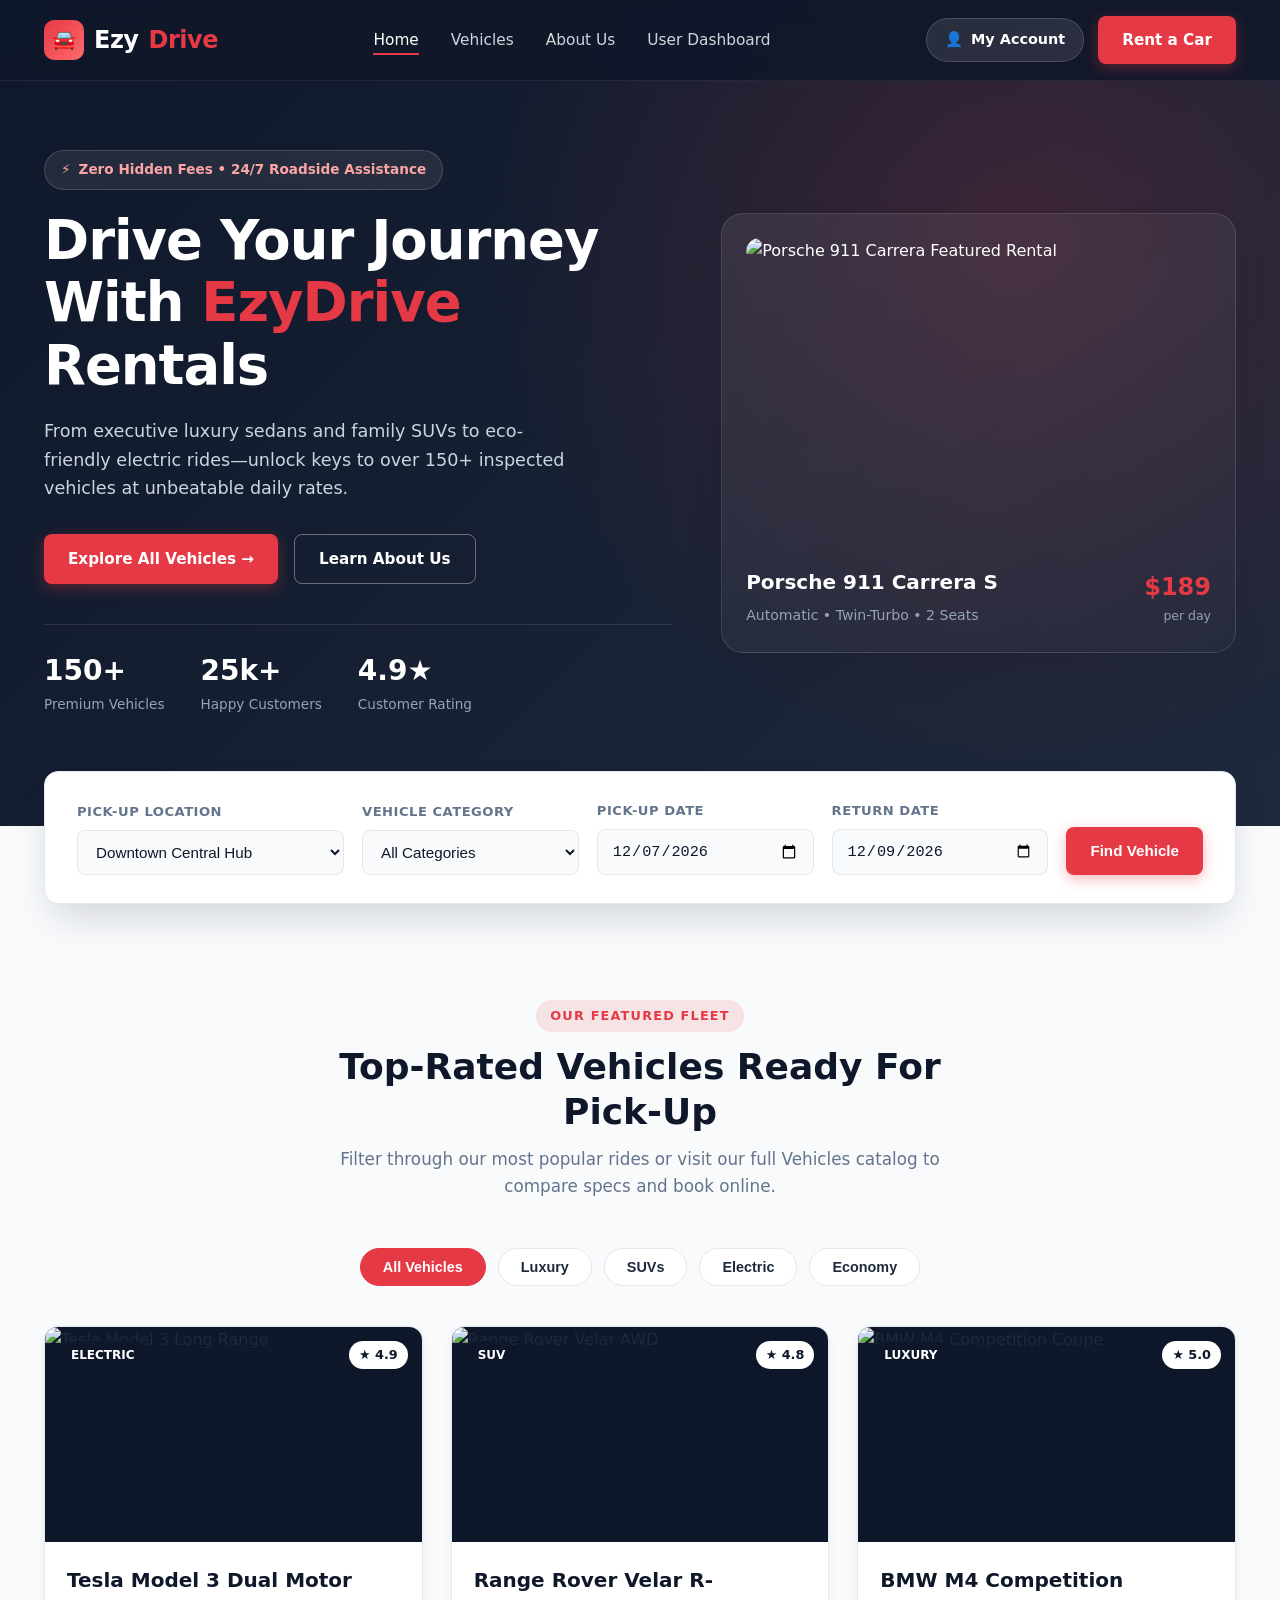
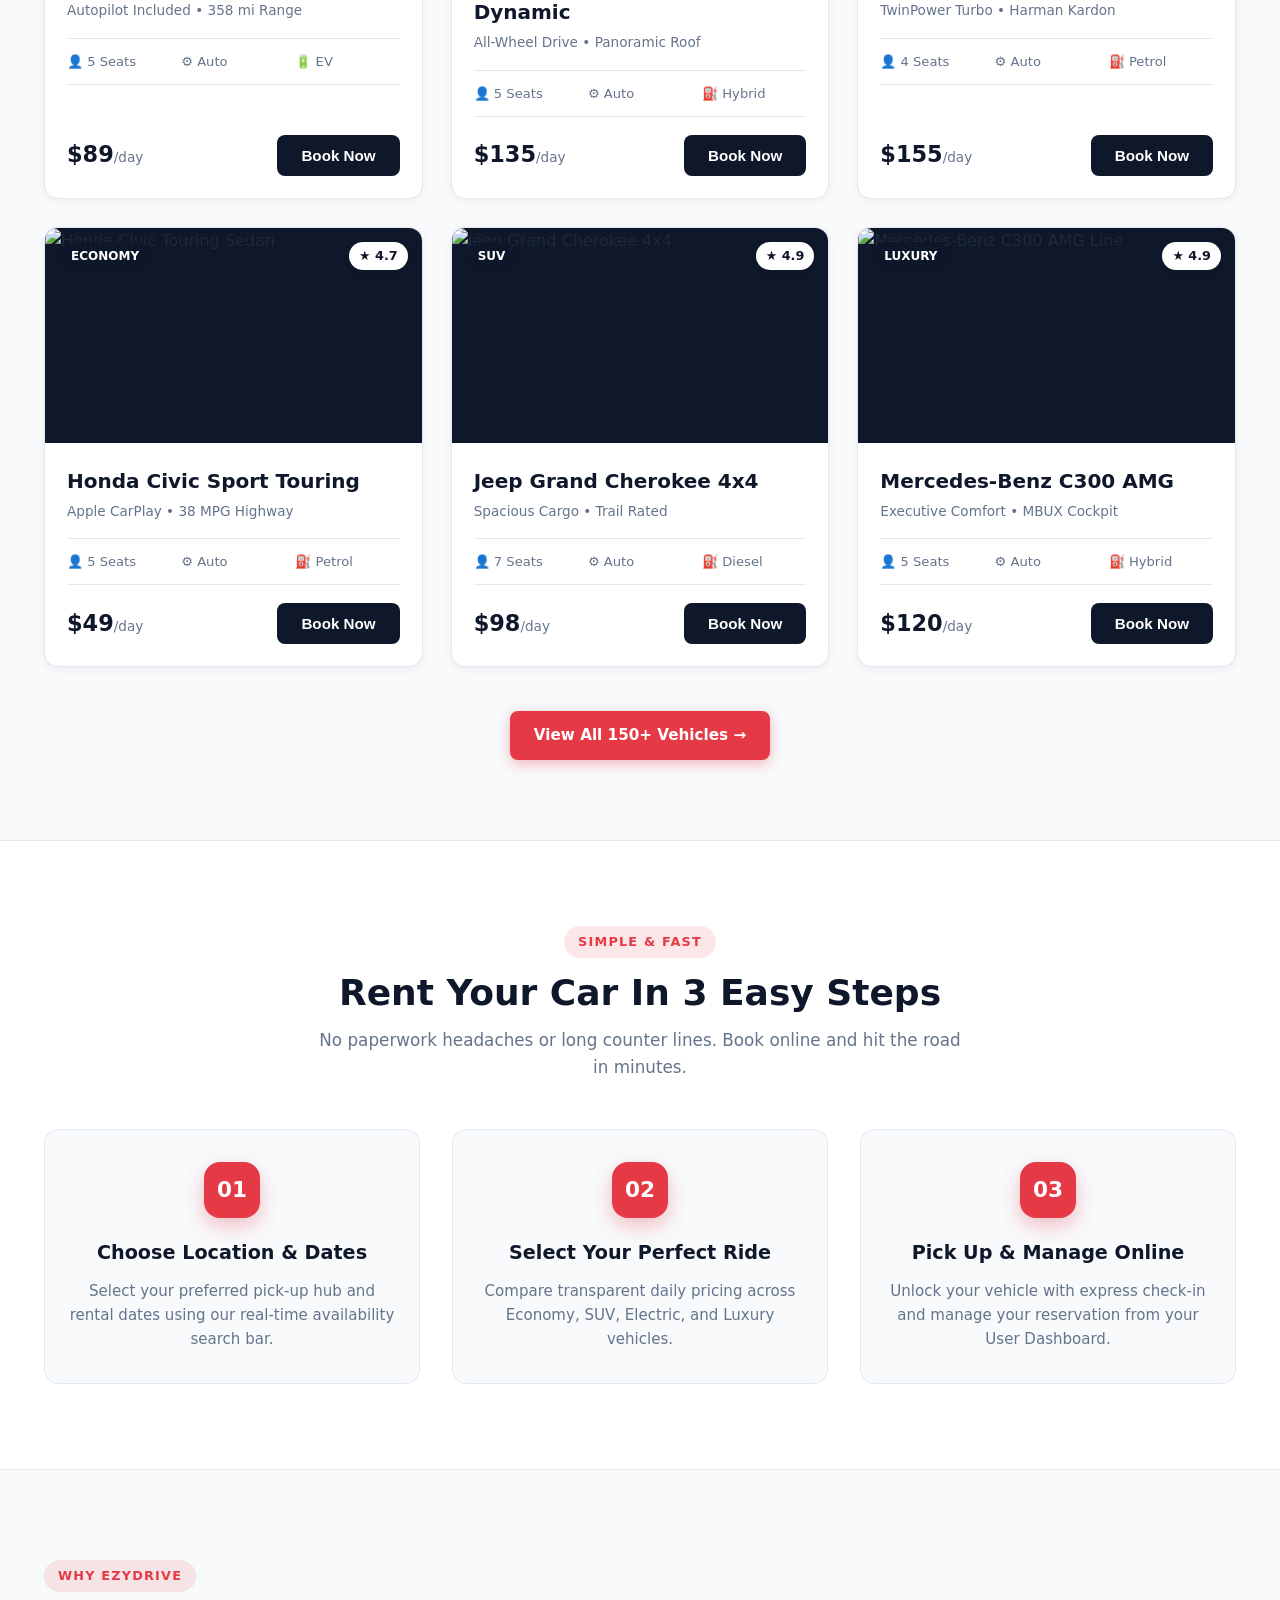
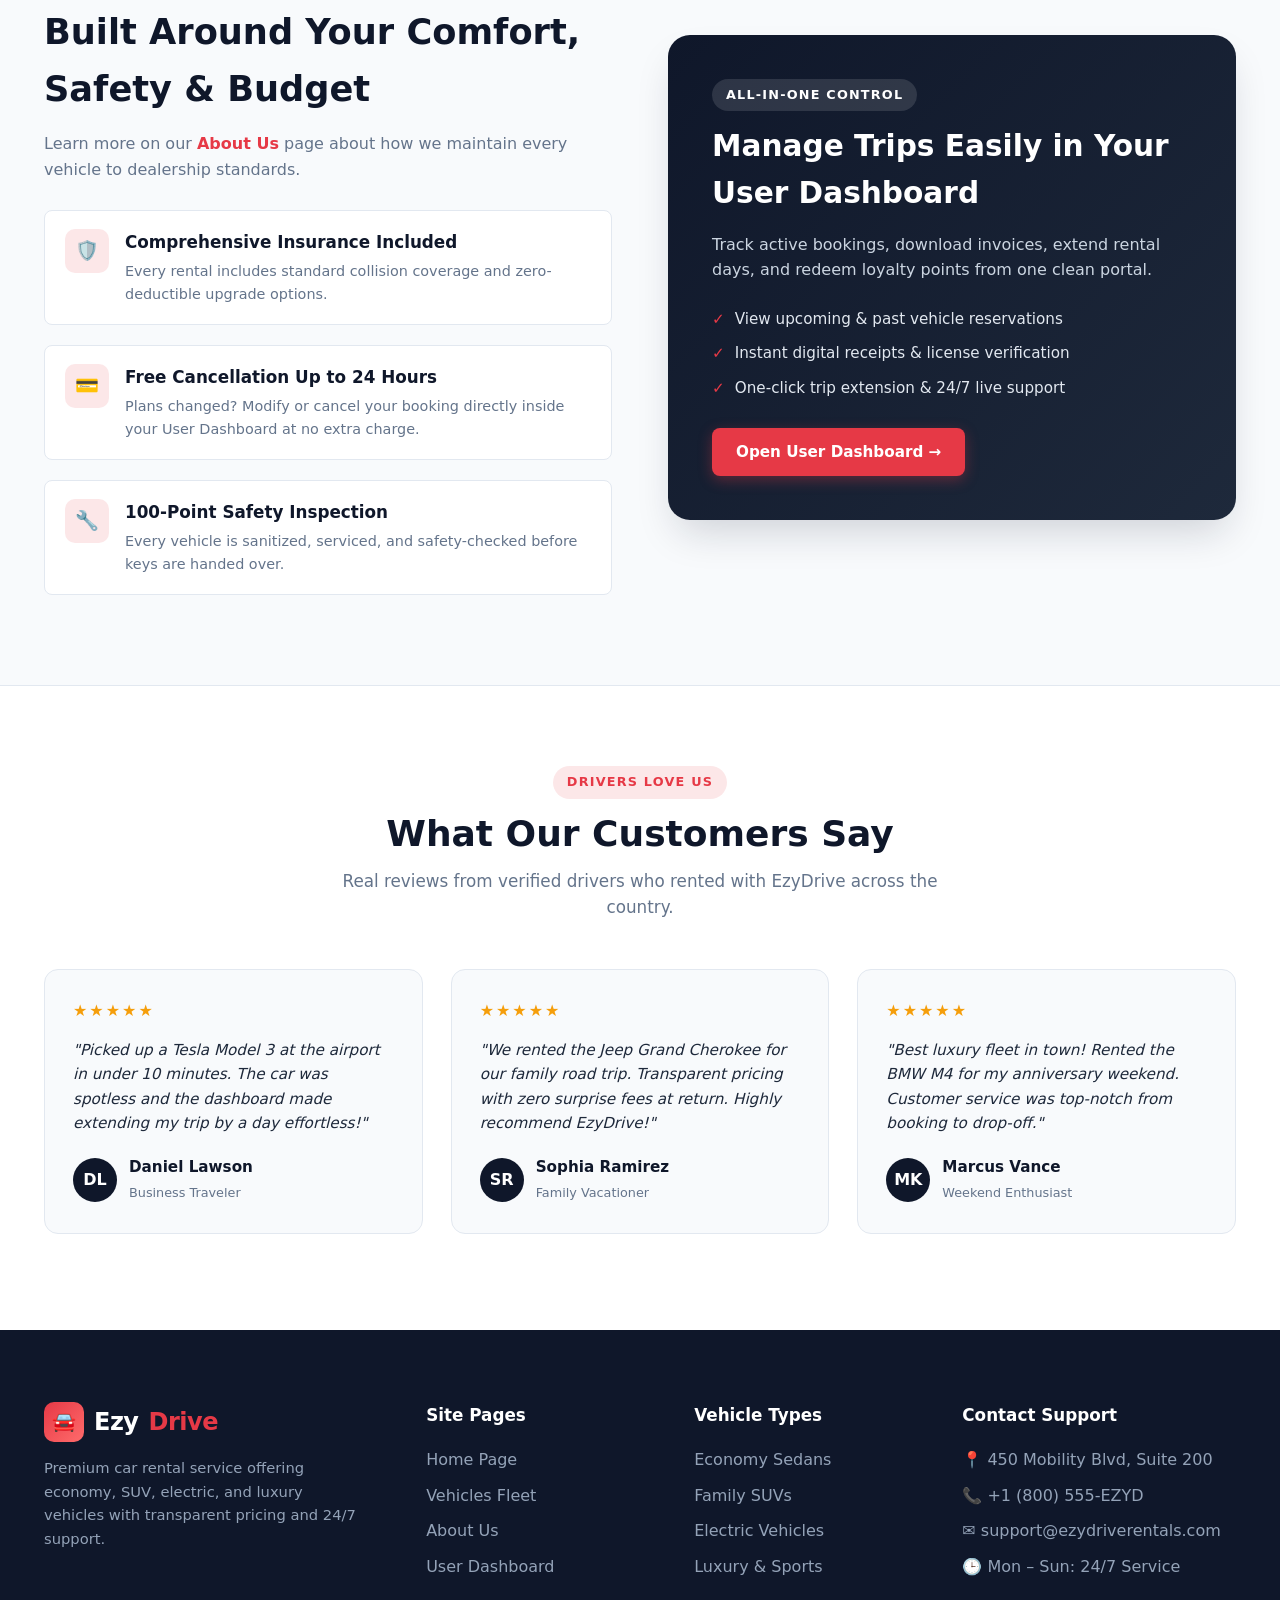
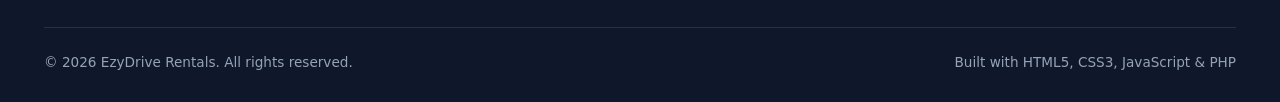
==== index.html @ 7c4e94b3 "Home page with errors" ====
<!DOCTYPE html>
<html lang="en">

<head>
    <meta charset="UTF-8">
    <meta name="viewport" content="width=device-width, initial-scale=1.0">
    <title>EzyDrive Rentals | Premium & Affordable Car Rental Service</title>
    <meta name="description"
        content="Rent luxury sedans, SUVs, electric vehicles, and economy cars at EzyDrive Rentals. Instant booking, 24/7 roadside support, and transparent pricing.">
    <link rel="stylesheet" href="assets/css/style.css">
</head>

<body>

    <!-- ===================================================================
         HEADER & NAVIGATION (Links to all 4 required pages)
         1. Home (index.html)
         2. Vehicles (pages/vehicles.html)
         3. About Us (pages/about.html)
         4. User Dashboard (pages/dashboard.html)
         =================================================================== -->
    <header class="header" id="mainHeader">
        <div class="container navbar">
            <a href="index.html" class="logo">
                <div class="logo-icon">🚘</div>
                Ezy<span>Drive</span>
            </a>

            <nav>
                <ul class="nav-links" id="navLinks">
                    <li><a href="index.html" class="nav-link active">Home</a></li>
                    <li><a href="pages/vehicles.html" class="nav-link">Vehicles</a></li>
                    <li><a href="pages/about.html" class="nav-link">About Us</a></li>
                    <li><a href="pages/dashboard.html" class="nav-link">User Dashboard</a></li>
                </ul>
            </nav>

            <div class="nav-actions">
                <a href="pages/dashboard.html" class="dashboard-pill" title="Go to User Dashboard">
                    <span>👤</span> My Account
                </a>
                <a href="pages/vehicles.html" class="btn btn-primary">Rent a Car</a>
                <button class="menu-toggle" id="menuToggle" aria-label="Toggle Menu" aria-expanded="false">☰</button>
            </div>
        </div>
    </header>

    <!-- ===================================================================
         HERO SECTION
         =================================================================== -->
    <section class="hero">
        <div class="container hero-grid">
            <div class="hero-content">
                <div class="hero-tag">
                    <span>⚡</span> Zero Hidden Fees &bull; 24/7 Roadside Assistance
                </div>
                <h1>Drive Your Journey With <span>EzyDrive</span> Rentals</h1>
                <p>
                    From executive luxury sedans and family SUVs to eco-friendly electric rides—unlock keys to over 150+
                    inspected vehicles at unbeatable daily rates.
                </p>
                <div class="hero-buttons">
                    <a href="pages/vehicles.html" class="btn btn-primary">Explore All Vehicles &rarr;</a>
                    <a href="pages/about.html" class="btn btn-outline">Learn About Us</a>
                </div>

                <div class="hero-stats">
                    <div class="stat-item">
                        <h3>150+</h3>
                        <p>Premium Vehicles</p>
                    </div>
                    <div class="stat-item">
                        <h3>25k+</h3>
                        <p>Happy Customers</p>
                    </div>
                    <div class="stat-item">
                        <h3>4.9★</h3>
                        <p>Customer Rating</p>
                    </div>
                </div>
            </div>

            <div class="hero-visual">
                <div class="hero-car-card">
                    <img src="https://images.unsplash.com/photo-1503376780353-7e6692767b70?auto=format&fit=crop&w=1000&q=80"
                        alt="Porsche 911 Carrera Featured Rental">
                    <div class="hero-car-meta">
                        <div>
                            <h4>Porsche 911 Carrera S</h4>
                            <span>Automatic &bull; Twin-Turbo &bull; 2 Seats</span>
                        </div>
                        <div class="hero-car-price">
                            <strong>$189</strong>
                            <small>per day</small>
                        </div>
                    </div>
                </div>
            </div>
        </div>
    </section>

    <!-- ===================================================================
         QUICK BOOKING SEARCH BAR
         =================================================================== -->
    <section class="booking-section" aria-label="Quick Vehicle Search">
        <div class="container">
            <div class="booking-card">
                <form id="quickBookingForm" class="booking-form" action="backend/search_vehicles.php" method="GET">
                    <div class="form-group">
                        <label for="pickupLocation">Pick-Up Location</label>
                        <select id="pickupLocation" name="location" class="form-control" required>
                            <option value="Downtown Hub">Downtown Central Hub</option>
                            <option value="International Airport">International Airport (Terminal 1)</option>
                            <option value="Northside Station">Northside Metro Station</option>
                            <option value="Harbor Bay">Harbor Bay Luxury Lounge</option>
                        </select>
                    </div>

                    <div class="form-group">
                        <label for="carType">Vehicle Category</label>
                        <select id="carType" name="category" class="form-control">
                            <option value="all">All Categories</option>
                            <option value="suv">SUV &amp; Family</option>
                            <option value="luxury">Luxury &amp; Sport</option>
                            <option value="electric">Electric (EV)</option>
                            <option value="economy">Economy Sedan</option>
                        </select>
                    </div>

                    <div class="form-group">
                        <label for="pickupDate">Pick-Up Date</label>
                        <input type="date" id="pickupDate" name="pickup_date" class="form-control" required>
                    </div>

                    <div class="form-group">
                        <label for="returnDate">Return Date</label>
                        <input type="date" id="returnDate" name="return_date" class="form-control" required>
                    </div>

                    <button type="submit" class="btn btn-primary" style="height: 48px;">
                        Find Vehicle
                    </button>
                </form>
                <div id="bookingFeedback" class="booking-feedback"></div>
            </div>
        </div>
    </section>

    <!-- ===================================================================
         FEATURED FLEET SECTION
         =================================================================== -->
    <section class="vehicles-section" id="featured-fleet">
        <div class="container">
            <div class="section-header">
                <span class="section-badge">Our Featured Fleet</span>
                <h2>Top-Rated Vehicles Ready For Pick-Up</h2>
                <p>Filter through our most popular rides or visit our full Vehicles catalog to compare specs and book
                    online.</p>
            </div>

            <!-- Filter Tabs -->
            <div class="filter-tabs" role="tablist">
                <button class="filter-btn active" data-filter="all" type="button">All Vehicles</button>
                <button class="filter-btn" data-filter="luxury" type="button">Luxury</button>
                <button class="filter-btn" data-filter="suv" type="button">SUVs</button>
                <button class="filter-btn" data-filter="electric" type="button">Electric</button>
                <button class="filter-btn" data-filter="economy" type="button">Economy</button>
            </div>

            <!-- Vehicles Grid -->
            <div class="vehicles-grid" id="vehiclesGrid">
                <!-- Card 1 -->
                <article class="vehicle-card" data-category="electric">
                    <div class="vehicle-img-wrap">
                        <span class="vehicle-badge">Electric</span>
                        <span class="vehicle-rating">★ 4.9</span>
                        <img src="https://images.unsplash.com/photo-1560958089-b8a1929cea89?auto=format&fit=crop&w=800&q=80"
                            alt="Tesla Model 3 Long Range">
                    </div>
                    <div class="vehicle-body">
                        <h3 class="vehicle-title">Tesla Model 3 Dual Motor</h3>
                        <p class="vehicle-sub">Autopilot Included &bull; 358 mi Range</p>
                        <div class="vehicle-specs">
                            <span class="spec-item">👤 5 Seats</span>
                            <span class="spec-item">⚙️ Auto</span>
                            <span class="spec-item">🔋 EV</span>
                        </div>
                        <div class="vehicle-footer">
                            <div class="vehicle-price">
                                <strong>$89</strong><span>/day</span>
                            </div>
                            <button type="button" class="btn btn-dark js-book-car" data-car="Tesla Model 3 Dual Motor"
                                data-price="89">
                                Book Now
                            </button>
                        </div>
                    </div>
                </article>

                <!-- Card 2 -->
                <article class="vehicle-card" data-category="suv">
                    <div class="vehicle-img-wrap">
                        <span class="vehicle-badge">SUV</span>
                        <span class="vehicle-rating">★ 4.8</span>
                        <img src="https://images.unsplash.com/photo-1519641471654-76ce0107ad1b?auto=format&fit=crop&w=800&q=80"
                            alt="Range Rover Velar AWD">
                    </div>
                    <div class="vehicle-body">
                        <h3 class="vehicle-title">Range Rover Velar R-Dynamic</h3>
                        <p class="vehicle-sub">All-Wheel Drive &bull; Panoramic Roof</p>
                        <div class="vehicle-specs">
                            <span class="spec-item">👤 5 Seats</span>
                            <span class="spec-item">⚙️ Auto</span>
                            <span class="spec-item">⛽ Hybrid</span>
                        </div>
                        <div class="vehicle-footer">
                            <div class="vehicle-price">
                                <strong>$135</strong><span>/day</span>
                            </div>
                            <button type="button" class="btn btn-dark js-book-car"
                                data-car="Range Rover Velar R-Dynamic" data-price="135">
                                Book Now
                            </button>
                        </div>
                    </div>
                </article>

                <!-- Card 3 -->
                <article class="vehicle-card" data-category="luxury">
                    <div class="vehicle-img-wrap">
                        <span class="vehicle-badge">Luxury</span>
                        <span class="vehicle-rating">★ 5.0</span>
                        <img src="https://images.unsplash.com/photo-1555215695-3004980ad54e?auto=format&fit=crop&w=800&q=80"
                            alt="BMW M4 Competition Coupe">
                    </div>
                    <div class="vehicle-body">
                        <h3 class="vehicle-title">BMW M4 Competition</h3>
                        <p class="vehicle-sub">TwinPower Turbo &bull; Harman Kardon</p>
                        <div class="vehicle-specs">
                            <span class="spec-item">👤 4 Seats</span>
                            <span class="spec-item">⚙️ Auto</span>
                            <span class="spec-item">⛽ Petrol</span>
                        </div>
                        <div class="vehicle-footer">
                            <div class="vehicle-price">
                                <strong>$155</strong><span>/day</span>
                            </div>
                            <button type="button" class="btn btn-dark js-book-car" data-car="BMW M4 Competition"
                                data-price="155">
                                Book Now
                            </button>
                        </div>
                    </div>
                </article>

                <!-- Card 4 -->
                <article class="vehicle-card" data-category="economy">
                    <div class="vehicle-img-wrap">
                        <span class="vehicle-badge">Economy</span>
                        <span class="vehicle-rating">★ 4.7</span>
                        <img src="https://images.unsplash.com/photo-1590362891991-f776e747a588?auto=format&fit=crop&w=800&q=80"
                            alt="Honda Civic Touring Sedan">
                    </div>
                    <div class="vehicle-body">
                        <h3 class="vehicle-title">Honda Civic Sport Touring</h3>
                        <p class="vehicle-sub">Apple CarPlay &bull; 38 MPG Highway</p>
                        <div class="vehicle-specs">
                            <span class="spec-item">👤 5 Seats</span>
                            <span class="spec-item">⚙️ Auto</span>
                            <span class="spec-item">⛽ Petrol</span>
                        </div>
                        <div class="vehicle-footer">
                            <div class="vehicle-price">
                                <strong>$49</strong><span>/day</span>
                            </div>
                            <button type="button" class="btn btn-dark js-book-car" data-car="Honda Civic Sport Touring"
                                data-price="49">
                                Book Now
                            </button>
                        </div>
                    </div>
                </article>

                <!-- Card 5 -->
                <article class="vehicle-card" data-category="suv">
                    <div class="vehicle-img-wrap">
                        <span class="vehicle-badge">SUV</span>
                        <span class="vehicle-rating">★ 4.9</span>
                        <img src="https://images.unsplash.com/photo-1533473359331-0135ef1b58bf?auto=format&fit=crop&w=800&q=80"
                            alt="Jeep Grand Cherokee 4x4">
                    </div>
                    <div class="vehicle-body">
                        <h3 class="vehicle-title">Jeep Grand Cherokee 4x4</h3>
                        <p class="vehicle-sub">Spacious Cargo &bull; Trail Rated</p>
                        <div class="vehicle-specs">
                            <span class="spec-item">👤 7 Seats</span>
                            <span class="spec-item">⚙️ Auto</span>
                            <span class="spec-item">⛽ Diesel</span>
                        </div>
                        <div class="vehicle-footer">
                            <div class="vehicle-price">
                                <strong>$98</strong><span>/day</span>
                            </div>
                            <button type="button" class="btn btn-dark js-book-car" data-car="Jeep Grand Cherokee 4x4"
                                data-price="98">
                                Book Now
                            </button>
                        </div>
                    </div>
                </article>

                <!-- Card 6 -->
                <article class="vehicle-card" data-category="luxury">
                    <div class="vehicle-img-wrap">
                        <span class="vehicle-badge">Luxury</span>
                        <span class="vehicle-rating">★ 4.9</span>
                        <img src="https://images.unsplash.com/photo-1618843479313-40f8afb4b4d8?auto=format&fit=crop&w=800&q=80"
                            alt="Mercedes-Benz C300 AMG Line">
                    </div>
                    <div class="vehicle-body">
                        <h3 class="vehicle-title">Mercedes-Benz C300 AMG</h3>
                        <p class="vehicle-sub">Executive Comfort &bull; MBUX Cockpit</p>
                        <div class="vehicle-specs">
                            <span class="spec-item">👤 5 Seats</span>
                            <span class="spec-item">⚙️ Auto</span>
                            <span class="spec-item">⛽ Hybrid</span>
                        </div>
                        <div class="vehicle-footer">
                            <div class="vehicle-price">
                                <strong>$120</strong><span>/day</span>
                            </div>
                            <button type="button" class="btn btn-dark js-book-car" data-car="Mercedes-Benz C300 AMG"
                                data-price="120">
                                Book Now
                            </button>
                        </div>
                    </div>
                </article>
            </div>

            <div class="section-cta">
                <a href="pages/vehicles.html" class="btn btn-primary">View All 150+ Vehicles &rarr;</a>
            </div>
        </div>
    </section>

    <!-- ===================================================================
         HOW IT WORKS (3-STEP PROCESS)
         =================================================================== -->
    <section class="steps-section">
        <div class="container">
            <div class="section-header">
                <span class="section-badge">Simple &amp; Fast</span>
                <h2>Rent Your Car In 3 Easy Steps</h2>
                <p>No paperwork headaches or long counter lines. Book online and hit the road in minutes.</p>
            </div>

            <div class="steps-grid">
                <div class="step-card">
                    <div class="step-num">01</div>
                    <h3>Choose Location &amp; Dates</h3>
                    <p>Select your preferred pick-up hub and rental dates using our real-time availability search bar.
                    </p>
                </div>

                <div class="step-card">
                    <div class="step-num">02</div>
                    <h3>Select Your Perfect Ride</h3>
                    <p>Compare transparent daily pricing across Economy, SUV, Electric, and Luxury vehicles.</p>
                </div>

                <div class="step-card">
                    <div class="step-num">03</div>
                    <h3>Pick Up &amp; Manage Online</h3>
                    <p>Unlock your vehicle with express check-in and manage your reservation from your User Dashboard.
                    </p>
                </div>
            </div>
        </div>
    </section>

    <!-- ===================================================================
         WHY CHOOSE US & USER DASHBOARD HIGHLIGHT
         =================================================================== -->
    <section class="why-section">
        <div class="container why-grid">
            <div>
                <span class="section-badge">Why EzyDrive</span>
                <h2 style="font-size: 2.2rem; color: var(--dark); margin-bottom: 14px;">Built Around Your Comfort,
                    Safety &amp; Budget</h2>
                <p style="color: var(--text-muted);">
                    Learn more on our <a href="pages/about.html" style="color: var(--primary); font-weight: 600;">About
                        Us</a> page about how we maintain every vehicle to dealership standards.
                </p>

                <div class="feature-list">
                    <div class="feature-item">
                        <div class="feature-icon">🛡️</div>
                        <div>
                            <h4>Comprehensive Insurance Included</h4>
                            <p>Every rental includes standard collision coverage and zero-deductible upgrade options.
                            </p>
                        </div>
                    </div>

                    <div class="feature-item">
                        <div class="feature-icon">💳</div>
                        <div>
                            <h4>Free Cancellation Up to 24 Hours</h4>
                            <p>Plans changed? Modify or cancel your booking directly inside your User Dashboard at no
                                extra charge.</p>
                        </div>
                    </div>

                    <div class="feature-item">
                        <div class="feature-icon">🔧</div>
                        <div>
                            <h4>100-Point Safety Inspection</h4>
                            <p>Every vehicle is sanitized, serviced, and safety-checked before keys are handed over.</p>
                        </div>
                    </div>
                </div>
            </div>

            <!-- User Dashboard Promo Card -->
            <div class="promo-banner">
                <span class="section-badge" style="background: rgba(255,255,255,0.12); color: #fff;">All-In-One
                    Control</span>
                <h3>Manage Trips Easily in Your User Dashboard</h3>
                <p>Track active bookings, download invoices, extend rental days, and redeem loyalty points from one
                    clean portal.</p>
                <ul class="promo-perks">
                    <li><span>✓</span> View upcoming &amp; past vehicle reservations</li>
                    <li><span>✓</span> Instant digital receipts &amp; license verification</li>
                    <li><span>✓</span> One-click trip extension &amp; 24/7 live support</li>
                </ul>
                <a href="pages/dashboard.html" class="btn btn-primary">Open User Dashboard &rarr;</a>
            </div>
        </div>
    </section>

    <!-- ===================================================================
         CUSTOMER TESTIMONIALS
         =================================================================== -->
    <section class="testimonials-section">
        <div class="container">
            <div class="section-header">
                <span class="section-badge">Drivers Love Us</span>
                <h2>What Our Customers Say</h2>
                <p>Real reviews from verified drivers who rented with EzyDrive across the country.</p>
            </div>

            <div class="testimonials-grid">
                <div class="testimonial-card">
                    <div class="stars">★★★★★</div>
                    <p>"Picked up a Tesla Model 3 at the airport in under 10 minutes. The car was spotless and the
                        dashboard made extending my trip by a day effortless!"</p>
                    <div class="customer-info">
                        <div class="customer-avatar">DL</div>
                        <div>
                            <h5>Daniel Lawson</h5>
                            <span>Business Traveler</span>
                        </div>
                    </div>
                </div>

                <div class="testimonial-card">
                    <div class="stars">★★★★★</div>
                    <p>"We rented the Jeep Grand Cherokee for our family road trip. Transparent pricing with zero
                        surprise fees at return. Highly recommend EzyDrive!"</p>
                    <div class="customer-info">
                        <div class="customer-avatar">SR</div>
                        <div>
                            <h5>Sophia Ramirez</h5>
                            <span>Family Vacationer</span>
                        </div>
                    </div>
                </div>

                <div class="testimonial-card">
                    <div class="stars">★★★★★</div>
                    <p>"Best luxury fleet in town! Rented the BMW M4 for my anniversary weekend. Customer service was
                        top-notch from booking to drop-off."</p>
                    <div class="customer-info">
                        <div class="customer-avatar">MK</div>
                        <div>
                            <h5>Marcus Vance</h5>
                            <span>Weekend Enthusiast</span>
                        </div>
                    </div>
                </div>
            </div>
        </div>
    </section>

    <!-- ===================================================================
         QUICK BOOKING MODAL
         =================================================================== -->
    <div class="modal-overlay" id="bookingModal" role="dialog" aria-modal="true" aria-labelledby="modalTitle">
        <div class="modal-box">
            <span class="section-badge">Express Reservation</span>
            <h3 id="modalTitle">Reserve <span id="modalCarName">Vehicle</span></h3>
            <p>Selected Rate: <strong id="modalCarPrice" style="color: var(--primary);">$0/day</strong>. Proceed to the
                Vehicles or User Dashboard page to finalize your booking details.</p>
            <div class="modal-actions">
                <button type="button" class="btn btn-dark" id="closeModalBtn">Cancel</button>
                <a href="pages/dashboard.html" class="btn btn-primary">Continue to Dashboard</a>
            </div>
        </div>
    </div>

    <!-- ===================================================================
         FOOTER
         =================================================================== -->
    <footer class="footer">
        <div class="container">
            <div class="footer-grid">
                <div class="footer-brand">
                    <a href="index.html" class="logo">
                        <div class="logo-icon">🚘</div>
                        Ezy<span>Drive</span>
                    </a>
                    <p>Premium car rental service offering economy, SUV, electric, and luxury vehicles with transparent
                        pricing and 24/7 support.</p>
                </div>

                <div class="footer-col">
                    <h4>Site Pages</h4>
                    <ul>
                        <li><a href="index.html">Home Page</a></li>
                        <li><a href="pages/vehicles.html">Vehicles Fleet</a></li>
                        <li><a href="pages/about.html">About Us</a></li>
                        <li><a href="pages/dashboard.html">User Dashboard</a></li>
                    </ul>
                </div>

                <div class="footer-col">
                    <h4>Vehicle Types</h4>
                    <ul>
                        <li><a href="pages/vehicles.html?type=economy">Economy Sedans</a></li>
                        <li><a href="pages/vehicles.html?type=suv">Family SUVs</a></li>
                        <li><a href="pages/vehicles.html?type=electric">Electric Vehicles</a></li>
                        <li><a href="pages/vehicles.html?type=luxury">Luxury &amp; Sports</a></li>
                    </ul>
                </div>

                <div class="footer-col">
                    <h4>Contact Support</h4>
                    <ul>
                        <li>📍 450 Mobility Blvd, Suite 200</li>
                        <li>📞 +1 (800) 555-EZYD</li>
                        <li>✉️ support@ezydriverentals.com</li>
                        <li>🕒 Mon – Sun: 24/7 Service</li>
                    </ul>
                </div>
            </div>

            <div class="footer-bottom">
                <p>&copy; 2026 EzyDrive Rentals. All rights reserved.</p>
                <p>Built with HTML5, CSS3, JavaScript &amp; PHP</p>
            </div>
        </div>
    </footer>

    <script src="assets/js/main.js"></script>
</body>

</html>
---- assets/css/style.css ----
/* ==========================================================================
   EzyDrive Rentals - Main Stylesheet
   Pure CSS3 | Responsive | Modern Automotive UI
   ========================================================================== */

:root {
    --primary: #e63946;
    --primary-hover: #d62828;
    --primary-light: rgba(230, 57, 70, 0.12);
    --dark: #0f172a;
    --dark-surface: #1e293b;
    --dark-card: #111827;
    --text-main: #1e293b;
    --text-muted: #64748b;
    --light-bg: #f8fafc;
    --white: #ffffff;
    --border: #e2e8f0;
    --accent-gold: #f59e0b;
    --success: #10b981;
    --shadow-sm: 0 2px 8px rgba(15, 23, 42, 0.06);
    --shadow-md: 0 10px 25px -5px rgba(15, 23, 42, 0.1);
    --shadow-lg: 0 20px 40px -10px rgba(15, 23, 42, 0.18);
    --radius-sm: 8px;
    --radius-md: 14px;
    --radius-lg: 22px;
    --transition: all 0.3s cubic-bezier(0.4, 0, 0.2, 1);
}

* {
    margin: 0;
    padding: 0;
    box-sizing: border-box;
}

html {
    scroll-behavior: smooth;
}

body {
    font-family: 'Segoe UI', system-ui, -apple-system, BlinkMacSystemFont, Roboto, sans-serif;
    color: var(--text-main);
    background-color: var(--light-bg);
    line-height: 1.6;
    overflow-x: hidden;
}

a {
    text-decoration: none;
    color: inherit;
    transition: var(--transition);
}

ul {
    list-style: none;
}

img {
    max-width: 100%;
    display: block;
}

.container {
    width: 100%;
    max-width: 1240px;
    margin: 0 auto;
    padding: 0 24px;
}

/* ==========================================================================
   Buttons & Badges
   ========================================================================== */
.btn {
    display: inline-flex;
    align-items: center;
    justify-content: center;
    gap: 8px;
    padding: 12px 24px;
    font-size: 0.95rem;
    font-weight: 600;
    border-radius: var(--radius-sm);
    border: none;
    cursor: pointer;
    transition: var(--transition);
}

.btn-primary {
    background-color: var(--primary);
    color: var(--white);
    box-shadow: 0 4px 14px rgba(230, 57, 70, 0.35);
}

.btn-primary:hover {
    background-color: var(--primary-hover);
    transform: translateY(-2px);
    box-shadow: 0 6px 20px rgba(230, 57, 70, 0.45);
}

.btn-outline {
    background-color: transparent;
    color: var(--white);
    border: 1.5px solid rgba(255, 255, 255, 0.35);
}

.btn-outline:hover {
    background-color: var(--white);
    color: var(--dark);
    border-color: var(--white);
}

.btn-dark {
    background-color: var(--dark);
    color: var(--white);
}

.btn-dark:hover {
    background-color: var(--primary);
}

.section-badge {
    display: inline-block;
    padding: 6px 14px;
    background-color: var(--primary-light);
    color: var(--primary);
    font-size: 0.8rem;
    font-weight: 700;
    text-transform: uppercase;
    letter-spacing: 1.2px;
    border-radius: 50px;
    margin-bottom: 12px;
}

.section-header {
    text-align: center;
    max-width: 650px;
    margin: 0 auto 48px;
}

.section-header h2 {
    font-size: 2.25rem;
    color: var(--dark);
    font-weight: 800;
    line-height: 1.25;
    margin-bottom: 12px;
}

.section-header p {
    color: var(--text-muted);
    font-size: 1.05rem;
}

/* ==========================================================================
   Header & Navigation (4 Pages)
   ========================================================================== */
.header {
    position: fixed;
    top: 0;
    left: 0;
    width: 100%;
    z-index: 1000;
    background-color: rgba(15, 23, 42, 0.88);
    backdrop-filter: blur(12px);
    border-bottom: 1px solid rgba(255, 255, 255, 0.08);
    transition: var(--transition);
}

.header.scrolled {
    background-color: rgba(15, 23, 42, 0.98);
    box-shadow: var(--shadow-md);
}

.navbar {
    display: flex;
    align-items: center;
    justify-content: space-between;
    height: 80px;
}

.logo {
    display: flex;
    align-items: center;
    gap: 10px;
    font-size: 1.5rem;
    font-weight: 800;
    color: var(--white);
    letter-spacing: -0.5px;
}

.logo-icon {
    width: 40px;
    height: 40px;
    background: linear-gradient(135deg, var(--primary), #ff6b6b);
    border-radius: 10px;
    display: flex;
    align-items: center;
    justify-content: center;
    color: var(--white);
    font-size: 1.2rem;
}

.logo span {
    color: var(--primary);
}

.nav-links {
    display: flex;
    align-items: center;
    gap: 32px;
}

.nav-link {
    color: rgba(255, 255, 255, 0.82);
    font-weight: 500;
    font-size: 0.96rem;
    position: relative;
    padding: 6px 0;
}

.nav-link::after {
    content: '';
    position: absolute;
    bottom: 0;
    left: 0;
    width: 0;
    height: 2px;
    background-color: var(--primary);
    transition: var(--transition);
}

.nav-link:hover,
.nav-link.active {
    color: var(--white);
}

.nav-link:hover::after,
.nav-link.active::after {
    width: 100%;
}

.nav-actions {
    display: flex;
    align-items: center;
    gap: 14px;
}

.dashboard-pill {
    display: inline-flex;
    align-items: center;
    gap: 8px;
    padding: 9px 18px;
    border-radius: 50px;
    background: rgba(255, 255, 255, 0.1);
    color: var(--white);
    font-size: 0.9rem;
    font-weight: 600;
    border: 1px solid rgba(255, 255, 255, 0.15);
}

.dashboard-pill:hover {
    background: var(--primary);
    border-color: var(--primary);
}

.menu-toggle {
    display: none;
    background: none;
    border: none;
    color: var(--white);
    font-size: 1.6rem;
    cursor: pointer;
}

/* ==========================================================================
   Hero Section
   ========================================================================== */
.hero {
    position: relative;
    padding: 150px 0 110px;
    background: radial-gradient(circle at 80% 30%, rgba(230, 57, 70, 0.18), transparent 45%),
                linear-gradient(135deg, #0f172a 0%, #1e293b 100%);
    color: var(--white);
    overflow: hidden;
}

.hero-grid {
    display: grid;
    grid-template-columns: 1.1fr 0.9fr;
    align-items: center;
    gap: 48px;
}

.hero-tag {
    display: inline-flex;
    align-items: center;
    gap: 8px;
    background: rgba(255, 255, 255, 0.08);
    border: 1px solid rgba(255, 255, 255, 0.15);
    padding: 8px 16px;
    border-radius: 50px;
    font-size: 0.85rem;
    font-weight: 600;
    margin-bottom: 20px;
    color: #fca5a5;
}

.hero-content h1 {
    font-size: 3.4rem;
    font-weight: 800;
    line-height: 1.15;
    margin-bottom: 20px;
    letter-spacing: -1px;
}

.hero-content h1 span {
    color: var(--primary);
}

.hero-content p {
    font-size: 1.1rem;
    color: #cbd5e1;
    margin-bottom: 32px;
    max-width: 540px;
}

.hero-buttons {
    display: flex;
    flex-wrap: wrap;
    gap: 16px;
    margin-bottom: 40px;
}

.hero-stats {
    display: flex;
    gap: 36px;
    padding-top: 24px;
    border-top: 1px solid rgba(255, 255, 255, 0.1);
}

.stat-item h3 {
    font-size: 1.75rem;
    font-weight: 800;
    color: var(--white);
}

.stat-item p {
    font-size: 0.85rem;
    color: #94a3b8;
    margin-bottom: 0;
}

.hero-visual {
    position: relative;
}

.hero-car-card {
    position: relative;
    background: linear-gradient(145deg, rgba(255,255,255,0.08), rgba(255,255,255,0.02));
    border: 1px solid rgba(255, 255, 255, 0.12);
    border-radius: var(--radius-lg);
    padding: 24px;
    box-shadow: var(--shadow-lg);
}

.hero-car-card img {
    width: 100%;
    height: 310px;
    object-fit: cover;
    border-radius: var(--radius-md);
    margin-bottom: 18px;
}

.hero-car-meta {
    display: flex;
    justify-content: space-between;
    align-items: center;
}

.hero-car-meta h4 {
    font-size: 1.25rem;
    margin-bottom: 4px;
}

.hero-car-meta span {
    font-size: 0.88rem;
    color: #94a3b8;
}

.hero-car-price {
    text-align: right;
}

.hero-car-price strong {
    font-size: 1.5rem;
    color: var(--primary);
}

.hero-car-price small {
    display: block;
    color: #94a3b8;
    font-size: 0.78rem;
}

/* ==========================================================================
   Quick Booking Search Box
   ========================================================================== */
.booking-section {
    margin-top: -55px;
    position: relative;
    z-index: 20;
}

.booking-card {
    background: var(--white);
    border-radius: var(--radius-md);
    padding: 28px 32px;
    box-shadow: var(--shadow-lg);
    border: 1px solid var(--border);
}

.booking-form {
    display: grid;
    grid-template-columns: repeat(4, 1fr) auto;
    gap: 18px;
    align-items: end;
}

.form-group {
    display: flex;
    flex-direction: column;
    gap: 8px;
}

.form-group label {
    font-size: 0.82rem;
    font-weight: 700;
    text-transform: uppercase;
    color: var(--text-muted);
    letter-spacing: 0.5px;
}

.form-control {
    padding: 12px 14px;
    border: 1.5px solid var(--border);
    border-radius: var(--radius-sm);
    font-size: 0.95rem;
    color: var(--dark);
    background-color: var(--light-bg);
    outline: none;
    transition: var(--transition);
}

.form-control:focus {
    border-color: var(--primary);
    background-color: var(--white);
    box-shadow: 0 0 0 3px var(--primary-light);
}

.booking-feedback {
    margin-top: 14px;
    font-size: 0.9rem;
    font-weight: 600;
    color: var(--success);
    display: none;
}

/* ==========================================================================
   Featured Vehicles Section
   ========================================================================== */
.vehicles-section {
    padding: 96px 0 80px;
}

.filter-tabs {
    display: flex;
    justify-content: center;
    flex-wrap: wrap;
    gap: 12px;
    margin-bottom: 40px;
}

.filter-btn {
    padding: 10px 22px;
    border-radius: 50px;
    border: 1px solid var(--border);
    background: var(--white);
    color: var(--text-main);
    font-weight: 600;
    font-size: 0.9rem;
    cursor: pointer;
    transition: var(--transition);
}

.filter-btn.active,
.filter-btn:hover {
    background: var(--primary);
    color: var(--white);
    border-color: var(--primary);
}

.vehicles-grid {
    display: grid;
    grid-template-columns: repeat(auto-fill, minmax(340px, 1fr));
    gap: 28px;
}

.vehicle-card {
    background: var(--white);
    border-radius: var(--radius-md);
    overflow: hidden;
    border: 1px solid var(--border);
    box-shadow: var(--shadow-sm);
    transition: var(--transition);
    display: flex;
    flex-direction: column;
}

.vehicle-card:hover {
    transform: translateY(-6px);
    box-shadow: var(--shadow-lg);
}

.vehicle-img-wrap {
    position: relative;
    height: 215px;
    overflow: hidden;
    background: #0f172a;
}

.vehicle-img-wrap img {
    width: 100%;
    height: 100%;
    object-fit: cover;
    transition: transform 0.5s ease;
}

.vehicle-card:hover .vehicle-img-wrap img {
    transform: scale(1.06);
}

.vehicle-badge {
    position: absolute;
    top: 14px;
    left: 14px;
    background: rgba(15, 23, 42, 0.85);
    color: var(--white);
    padding: 5px 12px;
    border-radius: 50px;
    font-size: 0.75rem;
    font-weight: 700;
    text-transform: uppercase;
}

.vehicle-rating {
    position: absolute;
    top: 14px;
    right: 14px;
    background: var(--white);
    color: var(--dark);
    padding: 4px 10px;
    border-radius: 50px;
    font-size: 0.8rem;
    font-weight: 700;
    box-shadow: var(--shadow-sm);
}

.vehicle-body {
    padding: 22px;
    display: flex;
    flex-direction: column;
    flex-grow: 1;
}

.vehicle-title {
    font-size: 1.25rem;
    font-weight: 700;
    color: var(--dark);
    margin-bottom: 4px;
}

.vehicle-sub {
    font-size: 0.85rem;
    color: var(--text-muted);
    margin-bottom: 16px;
}

.vehicle-specs {
    display: grid;
    grid-template-columns: repeat(3, 1fr);
    gap: 10px;
    padding: 12px 0;
    border-top: 1px solid var(--border);
    border-bottom: 1px solid var(--border);
    margin-bottom: 18px;
}

.spec-item {
    font-size: 0.82rem;
    color: var(--text-muted);
    display: flex;
    align-items: center;
    gap: 6px;
    font-weight: 500;
}

.vehicle-footer {
    display: flex;
    align-items: center;
    justify-content: space-between;
    margin-top: auto;
}

.vehicle-price strong {
    font-size: 1.4rem;
    color: var(--dark);
    font-weight: 800;
}

.vehicle-price span {
    font-size: 0.85rem;
    color: var(--text-muted);
}

.section-cta {
    text-align: center;
    margin-top: 44px;
}

/* ==========================================================================
   How It Works Section
   ========================================================================== */
.steps-section {
    padding: 85px 0;
    background: var(--white);
    border-top: 1px solid var(--border);
    border-bottom: 1px solid var(--border);
}

.steps-grid {
    display: grid;
    grid-template-columns: repeat(3, 1fr);
    gap: 32px;
}

.step-card {
    text-align: center;
    padding: 32px 24px;
    border-radius: var(--radius-md);
    background: var(--light-bg);
    border: 1px solid var(--border);
    position: relative;
    transition: var(--transition);
}

.step-card:hover {
    border-color: var(--primary);
    transform: translateY(-4px);
}

.step-num {
    width: 56px;
    height: 56px;
    border-radius: 16px;
    background: var(--primary);
    color: var(--white);
    font-size: 1.35rem;
    font-weight: 800;
    display: flex;
    align-items: center;
    justify-content: center;
    margin: 0 auto 20px;
    box-shadow: 0 8px 20px rgba(230, 57, 70, 0.3);
}

.step-card h3 {
    font-size: 1.2rem;
    margin-bottom: 10px;
    color: var(--dark);
}

.step-card p {
    font-size: 0.94rem;
    color: var(--text-muted);
}

/* ==========================================================================
   Why Choose Us (About Us Preview) & Dashboard Promo
   ========================================================================== */
.why-section {
    padding: 90px 0;
}

.why-grid {
    display: grid;
    grid-template-columns: 1fr 1fr;
    gap: 56px;
    align-items: center;
}

.feature-list {
    display: grid;
    gap: 20px;
    margin-top: 28px;
}

.feature-item {
    display: flex;
    gap: 16px;
    align-items: flex-start;
    background: var(--white);
    padding: 18px 20px;
    border-radius: var(--radius-sm);
    border: 1px solid var(--border);
}

.feature-icon {
    width: 44px;
    height: 44px;
    border-radius: 10px;
    background: var(--primary-light);
    color: var(--primary);
    display: flex;
    align-items: center;
    justify-content: center;
    font-size: 1.2rem;
    flex-shrink: 0;
}

.feature-item h4 {
    font-size: 1.05rem;
    margin-bottom: 4px;
    color: var(--dark);
}

.feature-item p {
    font-size: 0.9rem;
    color: var(--text-muted);
}

.promo-banner {
    background: linear-gradient(135deg, var(--dark) 0%, #1e293b 100%);
    color: var(--white);
    border-radius: var(--radius-lg);
    padding: 44px;
    position: relative;
    overflow: hidden;
    box-shadow: var(--shadow-lg);
}

.promo-banner h3 {
    font-size: 1.85rem;
    margin-bottom: 14px;
}

.promo-banner p {
    color: #cbd5e1;
    margin-bottom: 24px;
}

.promo-perks {
    margin-bottom: 28px;
    display: grid;
    gap: 10px;
}

.promo-perks li {
    display: flex;
    align-items: center;
    gap: 10px;
    font-size: 0.95rem;
    color: #e2e8f0;
}

.promo-perks li span {
    color: var(--primary);
    font-weight: 800;
}

/* ==========================================================================
   Testimonials Section
   ========================================================================== */
.testimonials-section {
    padding: 80px 0 96px;
    background: var(--white);
    border-top: 1px solid var(--border);
}

.testimonials-grid {
    display: grid;
    grid-template-columns: repeat(3, 1fr);
    gap: 28px;
}

.testimonial-card {
    background: var(--light-bg);
    padding: 28px;
    border-radius: var(--radius-md);
    border: 1px solid var(--border);
}

.stars {
    color: var(--accent-gold);
    font-size: 1rem;
    margin-bottom: 14px;
    letter-spacing: 2px;
}

.testimonial-card p {
    font-size: 0.95rem;
    color: var(--text-main);
    font-style: italic;
    margin-bottom: 20px;
}

.customer-info {
    display: flex;
    align-items: center;
    gap: 12px;
}

.customer-avatar {
    width: 44px;
    height: 44px;
    border-radius: 50%;
    background: var(--dark);
    color: var(--white);
    display: flex;
    align-items: center;
    justify-content: center;
    font-weight: 700;
}

.customer-info h5 {
    font-size: 0.95rem;
    color: var(--dark);
}

.customer-info span {
    font-size: 0.8rem;
    color: var(--text-muted);
}

/* ==========================================================================
   Modal (Quick Book Confirmation)
   ========================================================================== */
.modal-overlay {
    position: fixed;
    inset: 0;
    background: rgba(15, 23, 42, 0.7);
    backdrop-filter: blur(4px);
    display: none;
    align-items: center;
    justify-content: center;
    z-index: 2000;
    padding: 20px;
}

.modal-overlay.active {
    display: flex;
}

.modal-box {
    background: var(--white);
    border-radius: var(--radius-md);
    max-width: 460px;
    width: 100%;
    padding: 32px;
    box-shadow: var(--shadow-lg);
    text-align: center;
}

.modal-box h3 {
    font-size: 1.5rem;
    color: var(--dark);
    margin-bottom: 10px;
}

.modal-box p {
    color: var(--text-muted);
    margin-bottom: 22px;
    font-size: 0.95rem;
}

.modal-actions {
    display: flex;
    gap: 12px;
    justify-content: center;
}

/* ==========================================================================
   Footer
   ========================================================================== */
.footer {
    background: var(--dark);
    color: #94a3b8;
    padding: 72px 0 28px;
}

.footer-grid {
    display: grid;
    grid-template-columns: 1.5fr 1fr 1fr 1.2fr;
    gap: 40px;
    padding-bottom: 48px;
    border-bottom: 1px solid rgba(255, 255, 255, 0.1);
}

.footer-brand p {
    margin-top: 14px;
    font-size: 0.92rem;
    max-width: 320px;
}

.footer-col h4 {
    color: var(--white);
    font-size: 1.05rem;
    margin-bottom: 18px;
}

.footer-col ul {
    display: grid;
    gap: 10px;
}

.footer-col a:hover {
    color: var(--primary);
}

.footer-bottom {
    padding-top: 24px;
    display: flex;
    justify-content: space-between;
    align-items: center;
    font-size: 0.85rem;
    flex-wrap: wrap;
    gap: 12px;
}

/* ==========================================================================
   Responsive Breakpoints
   ========================================================================== */
@media (max-width: 1024px) {
    .hero-grid,
    .why-grid {
        grid-template-columns: 1fr;
    }

    .booking-form {
        grid-template-columns: 1fr 1fr;
    }

    .steps-grid,
    .testimonials-grid {
        grid-template-columns: 1fr 1fr;
    }

    .footer-grid {
        grid-template-columns: 1fr 1fr;
    }
}

@media (max-width: 768px) {
    .menu-toggle {
        display: block;
    }

    .nav-links {
        position: absolute;
        top: 80px;
        left: 0;
        width: 100%;
        background: var(--dark);
        flex-direction: column;
        padding: 24px;
        gap: 18px;
        border-bottom: 1px solid rgba(255, 255, 255, 0.1);
        display: none;
    }

    .nav-links.open {
        display: flex;
    }

    .hero-content h1 {
        font-size: 2.4rem;
    }

    .booking-form,
    .steps-grid,
    .testimonials-grid,
    .footer-grid {
        grid-template-columns: 1fr;
    }

    .hero-stats {
        gap: 20px;
        flex-wrap: wrap;
    }
}
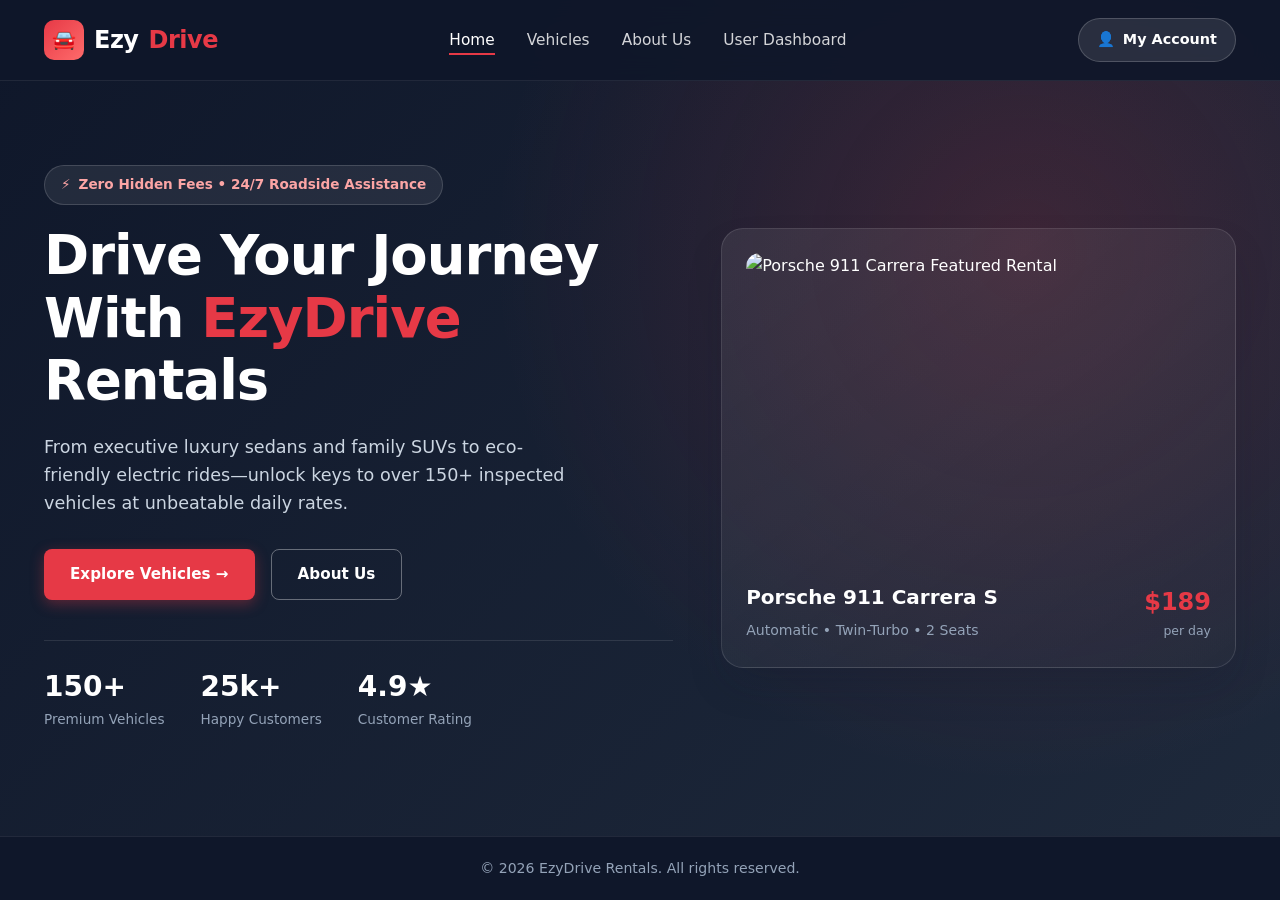
==== commit 7469261b: "home-page" ====
--- a/index.html
+++ b/index.html
@@ -4,20 +4,15 @@
 <head>
     <meta charset="UTF-8">
     <meta name="viewport" content="width=device-width, initial-scale=1.0">
-    <title>EzyDrive Rentals | Premium & Affordable Car Rental Service</title>
-    <meta name="description"
-        content="Rent luxury sedans, SUVs, electric vehicles, and economy cars at EzyDrive Rentals. Instant booking, 24/7 roadside support, and transparent pricing.">
-    <link rel="stylesheet" href="assets/css/style.css">
+    <title>EzyDrive Rentals | Home</title>
+    <meta name="description" content="Rent luxury sedans, SUVs, electric vehicles, and economy cars at EzyDrive Rentals.">
+    <link rel="stylesheet" href="styles/style.css">
 </head>
 
 <body>
 
     <!-- ===================================================================
-         HEADER & NAVIGATION (Links to all 4 required pages)
-         1. Home (index.html)
-         2. Vehicles (pages/vehicles.html)
-         3. About Us (pages/about.html)
-         4. User Dashboard (pages/dashboard.html)
+         HEADER & NAVIGATION (Links to all 4 pages)
          =================================================================== -->
     <header class="header" id="mainHeader">
         <div class="container navbar">
@@ -39,16 +34,15 @@
                 <a href="pages/dashboard.html" class="dashboard-pill" title="Go to User Dashboard">
                     <span>👤</span> My Account
                 </a>
-                <a href="pages/vehicles.html" class="btn btn-primary">Rent a Car</a>
                 <button class="menu-toggle" id="menuToggle" aria-label="Toggle Menu" aria-expanded="false">☰</button>
             </div>
         </div>
     </header>
 
     <!-- ===================================================================
-         HERO SECTION
+         HERO SECTION (Only section on Home Page)
          =================================================================== -->
-    <section class="hero">
+    <main class="hero">
         <div class="container hero-grid">
             <div class="hero-content">
                 <div class="hero-tag">
@@ -60,8 +54,8 @@
                     inspected vehicles at unbeatable daily rates.
                 </p>
                 <div class="hero-buttons">
-                    <a href="pages/vehicles.html" class="btn btn-primary">Explore All Vehicles &rarr;</a>
-                    <a href="pages/about.html" class="btn btn-outline">Learn About Us</a>
+                    <a href="pages/vehicles.html" class="btn btn-primary">Explore Vehicles &rarr;</a>
+                    <a href="pages/about.html" class="btn btn-outline">About Us</a>
                 </div>
 
                 <div class="hero-stats">
@@ -97,472 +91,18 @@
                 </div>
             </div>
         </div>
-    </section>
+    </main>
 
     <!-- ===================================================================
-         QUICK BOOKING SEARCH BAR
-         =================================================================== -->
-    <section class="booking-section" aria-label="Quick Vehicle Search">
-        <div class="container">
-            <div class="booking-card">
-                <form id="quickBookingForm" class="booking-form" action="backend/search_vehicles.php" method="GET">
-                    <div class="form-group">
-                        <label for="pickupLocation">Pick-Up Location</label>
-                        <select id="pickupLocation" name="location" class="form-control" required>
-                            <option value="Downtown Hub">Downtown Central Hub</option>
-                            <option value="International Airport">International Airport (Terminal 1)</option>
-                            <option value="Northside Station">Northside Metro Station</option>
-                            <option value="Harbor Bay">Harbor Bay Luxury Lounge</option>
-                        </select>
-                    </div>
-
-                    <div class="form-group">
-                        <label for="carType">Vehicle Category</label>
-                        <select id="carType" name="category" class="form-control">
-                            <option value="all">All Categories</option>
-                            <option value="suv">SUV &amp; Family</option>
-                            <option value="luxury">Luxury &amp; Sport</option>
-                            <option value="electric">Electric (EV)</option>
-                            <option value="economy">Economy Sedan</option>
-                        </select>
-                    </div>
-
-                    <div class="form-group">
-                        <label for="pickupDate">Pick-Up Date</label>
-                        <input type="date" id="pickupDate" name="pickup_date" class="form-control" required>
-                    </div>
-
-                    <div class="form-group">
-                        <label for="returnDate">Return Date</label>
-                        <input type="date" id="returnDate" name="return_date" class="form-control" required>
-                    </div>
-
-                    <button type="submit" class="btn btn-primary" style="height: 48px;">
-                        Find Vehicle
-                    </button>
-                </form>
-                <div id="bookingFeedback" class="booking-feedback"></div>
-            </div>
-        </div>
-    </section>
-
-    <!-- ===================================================================
-         FEATURED FLEET SECTION
-         =================================================================== -->
-    <section class="vehicles-section" id="featured-fleet">
-        <div class="container">
-            <div class="section-header">
-                <span class="section-badge">Our Featured Fleet</span>
-                <h2>Top-Rated Vehicles Ready For Pick-Up</h2>
-                <p>Filter through our most popular rides or visit our full Vehicles catalog to compare specs and book
-                    online.</p>
-            </div>
-
-            <!-- Filter Tabs -->
-            <div class="filter-tabs" role="tablist">
-                <button class="filter-btn active" data-filter="all" type="button">All Vehicles</button>
-                <button class="filter-btn" data-filter="luxury" type="button">Luxury</button>
-                <button class="filter-btn" data-filter="suv" type="button">SUVs</button>
-                <button class="filter-btn" data-filter="electric" type="button">Electric</button>
-                <button class="filter-btn" data-filter="economy" type="button">Economy</button>
-            </div>
-
-            <!-- Vehicles Grid -->
-            <div class="vehicles-grid" id="vehiclesGrid">
-                <!-- Card 1 -->
-                <article class="vehicle-card" data-category="electric">
-                    <div class="vehicle-img-wrap">
-                        <span class="vehicle-badge">Electric</span>
-                        <span class="vehicle-rating">★ 4.9</span>
-                        <img src="https://images.unsplash.com/photo-1560958089-b8a1929cea89?auto=format&fit=crop&w=800&q=80"
-                            alt="Tesla Model 3 Long Range">
-                    </div>
-                    <div class="vehicle-body">
-                        <h3 class="vehicle-title">Tesla Model 3 Dual Motor</h3>
-                        <p class="vehicle-sub">Autopilot Included &bull; 358 mi Range</p>
-                        <div class="vehicle-specs">
-                            <span class="spec-item">👤 5 Seats</span>
-                            <span class="spec-item">⚙️ Auto</span>
-                            <span class="spec-item">🔋 EV</span>
-                        </div>
-                        <div class="vehicle-footer">
-                            <div class="vehicle-price">
-                                <strong>$89</strong><span>/day</span>
-                            </div>
-                            <button type="button" class="btn btn-dark js-book-car" data-car="Tesla Model 3 Dual Motor"
-                                data-price="89">
-                                Book Now
-                            </button>
-                        </div>
-                    </div>
-                </article>
-
-                <!-- Card 2 -->
-                <article class="vehicle-card" data-category="suv">
-                    <div class="vehicle-img-wrap">
-                        <span class="vehicle-badge">SUV</span>
-                        <span class="vehicle-rating">★ 4.8</span>
-                        <img src="https://images.unsplash.com/photo-1519641471654-76ce0107ad1b?auto=format&fit=crop&w=800&q=80"
-                            alt="Range Rover Velar AWD">
-                    </div>
-                    <div class="vehicle-body">
-                        <h3 class="vehicle-title">Range Rover Velar R-Dynamic</h3>
-                        <p class="vehicle-sub">All-Wheel Drive &bull; Panoramic Roof</p>
-                        <div class="vehicle-specs">
-                            <span class="spec-item">👤 5 Seats</span>
-                            <span class="spec-item">⚙️ Auto</span>
-                            <span class="spec-item">⛽ Hybrid</span>
-                        </div>
-                        <div class="vehicle-footer">
-                            <div class="vehicle-price">
-                                <strong>$135</strong><span>/day</span>
-                            </div>
-                            <button type="button" class="btn btn-dark js-book-car"
-                                data-car="Range Rover Velar R-Dynamic" data-price="135">
-                                Book Now
-                            </button>
-                        </div>
-                    </div>
-                </article>
-
-                <!-- Card 3 -->
-                <article class="vehicle-card" data-category="luxury">
-                    <div class="vehicle-img-wrap">
-                        <span class="vehicle-badge">Luxury</span>
-                        <span class="vehicle-rating">★ 5.0</span>
-                        <img src="https://images.unsplash.com/photo-1555215695-3004980ad54e?auto=format&fit=crop&w=800&q=80"
-                            alt="BMW M4 Competition Coupe">
-                    </div>
-                    <div class="vehicle-body">
-                        <h3 class="vehicle-title">BMW M4 Competition</h3>
-                        <p class="vehicle-sub">TwinPower Turbo &bull; Harman Kardon</p>
-                        <div class="vehicle-specs">
-                            <span class="spec-item">👤 4 Seats</span>
-                            <span class="spec-item">⚙️ Auto</span>
-                            <span class="spec-item">⛽ Petrol</span>
-                        </div>
-                        <div class="vehicle-footer">
-                            <div class="vehicle-price">
-                                <strong>$155</strong><span>/day</span>
-                            </div>
-                            <button type="button" class="btn btn-dark js-book-car" data-car="BMW M4 Competition"
-                                data-price="155">
-                                Book Now
-                            </button>
-                        </div>
-                    </div>
-                </article>
-
-                <!-- Card 4 -->
-                <article class="vehicle-card" data-category="economy">
-                    <div class="vehicle-img-wrap">
-                        <span class="vehicle-badge">Economy</span>
-                        <span class="vehicle-rating">★ 4.7</span>
-                        <img src="https://images.unsplash.com/photo-1590362891991-f776e747a588?auto=format&fit=crop&w=800&q=80"
-                            alt="Honda Civic Touring Sedan">
-                    </div>
-                    <div class="vehicle-body">
-                        <h3 class="vehicle-title">Honda Civic Sport Touring</h3>
-                        <p class="vehicle-sub">Apple CarPlay &bull; 38 MPG Highway</p>
-                        <div class="vehicle-specs">
-                            <span class="spec-item">👤 5 Seats</span>
-                            <span class="spec-item">⚙️ Auto</span>
-                            <span class="spec-item">⛽ Petrol</span>
-                        </div>
-                        <div class="vehicle-footer">
-                            <div class="vehicle-price">
-                                <strong>$49</strong><span>/day</span>
-                            </div>
-                            <button type="button" class="btn btn-dark js-book-car" data-car="Honda Civic Sport Touring"
-                                data-price="49">
-                                Book Now
-                            </button>
-                        </div>
-                    </div>
-                </article>
-
-                <!-- Card 5 -->
-                <article class="vehicle-card" data-category="suv">
-                    <div class="vehicle-img-wrap">
-                        <span class="vehicle-badge">SUV</span>
-                        <span class="vehicle-rating">★ 4.9</span>
-                        <img src="https://images.unsplash.com/photo-1533473359331-0135ef1b58bf?auto=format&fit=crop&w=800&q=80"
-                            alt="Jeep Grand Cherokee 4x4">
-                    </div>
-                    <div class="vehicle-body">
-                        <h3 class="vehicle-title">Jeep Grand Cherokee 4x4</h3>
-                        <p class="vehicle-sub">Spacious Cargo &bull; Trail Rated</p>
-                        <div class="vehicle-specs">
-                            <span class="spec-item">👤 7 Seats</span>
-                            <span class="spec-item">⚙️ Auto</span>
-                            <span class="spec-item">⛽ Diesel</span>
-                        </div>
-                        <div class="vehicle-footer">
-                            <div class="vehicle-price">
-                                <strong>$98</strong><span>/day</span>
-                            </div>
-                            <button type="button" class="btn btn-dark js-book-car" data-car="Jeep Grand Cherokee 4x4"
-                                data-price="98">
-                                Book Now
-                            </button>
-                        </div>
-                    </div>
-                </article>
-
-                <!-- Card 6 -->
-                <article class="vehicle-card" data-category="luxury">
-                    <div class="vehicle-img-wrap">
-                        <span class="vehicle-badge">Luxury</span>
-                        <span class="vehicle-rating">★ 4.9</span>
-                        <img src="https://images.unsplash.com/photo-1618843479313-40f8afb4b4d8?auto=format&fit=crop&w=800&q=80"
-                            alt="Mercedes-Benz C300 AMG Line">
-                    </div>
-                    <div class="vehicle-body">
-                        <h3 class="vehicle-title">Mercedes-Benz C300 AMG</h3>
-                        <p class="vehicle-sub">Executive Comfort &bull; MBUX Cockpit</p>
-                        <div class="vehicle-specs">
-                            <span class="spec-item">👤 5 Seats</span>
-                            <span class="spec-item">⚙️ Auto</span>
-                            <span class="spec-item">⛽ Hybrid</span>
-                        </div>
-                        <div class="vehicle-footer">
-                            <div class="vehicle-price">
-                                <strong>$120</strong><span>/day</span>
-                            </div>
-                            <button type="button" class="btn btn-dark js-book-car" data-car="Mercedes-Benz C300 AMG"
-                                data-price="120">
-                                Book Now
-                            </button>
-                        </div>
-                    </div>
-                </article>
-            </div>
-
-            <div class="section-cta">
-                <a href="pages/vehicles.html" class="btn btn-primary">View All 150+ Vehicles &rarr;</a>
-            </div>
-        </div>
-    </section>
-
-    <!-- ===================================================================
-         HOW IT WORKS (3-STEP PROCESS)
-         =================================================================== -->
-    <section class="steps-section">
-        <div class="container">
-            <div class="section-header">
-                <span class="section-badge">Simple &amp; Fast</span>
-                <h2>Rent Your Car In 3 Easy Steps</h2>
-                <p>No paperwork headaches or long counter lines. Book online and hit the road in minutes.</p>
-            </div>
-
-            <div class="steps-grid">
-                <div class="step-card">
-                    <div class="step-num">01</div>
-                    <h3>Choose Location &amp; Dates</h3>
-                    <p>Select your preferred pick-up hub and rental dates using our real-time availability search bar.
-                    </p>
-                </div>
-
-                <div class="step-card">
-                    <div class="step-num">02</div>
-                    <h3>Select Your Perfect Ride</h3>
-                    <p>Compare transparent daily pricing across Economy, SUV, Electric, and Luxury vehicles.</p>
-                </div>
-
-                <div class="step-card">
-                    <div class="step-num">03</div>
-                    <h3>Pick Up &amp; Manage Online</h3>
-                    <p>Unlock your vehicle with express check-in and manage your reservation from your User Dashboard.
-                    </p>
-                </div>
-            </div>
-        </div>
-    </section>
-
-    <!-- ===================================================================
-         WHY CHOOSE US & USER DASHBOARD HIGHLIGHT
-         =================================================================== -->
-    <section class="why-section">
-        <div class="container why-grid">
-            <div>
-                <span class="section-badge">Why EzyDrive</span>
-                <h2 style="font-size: 2.2rem; color: var(--dark); margin-bottom: 14px;">Built Around Your Comfort,
-                    Safety &amp; Budget</h2>
-                <p style="color: var(--text-muted);">
-                    Learn more on our <a href="pages/about.html" style="color: var(--primary); font-weight: 600;">About
-                        Us</a> page about how we maintain every vehicle to dealership standards.
-                </p>
-
-                <div class="feature-list">
-                    <div class="feature-item">
-                        <div class="feature-icon">🛡️</div>
-                        <div>
-                            <h4>Comprehensive Insurance Included</h4>
-                            <p>Every rental includes standard collision coverage and zero-deductible upgrade options.
-                            </p>
-                        </div>
-                    </div>
-
-                    <div class="feature-item">
-                        <div class="feature-icon">💳</div>
-                        <div>
-                            <h4>Free Cancellation Up to 24 Hours</h4>
-                            <p>Plans changed? Modify or cancel your booking directly inside your User Dashboard at no
-                                extra charge.</p>
-                        </div>
-                    </div>
-
-                    <div class="feature-item">
-                        <div class="feature-icon">🔧</div>
-                        <div>
-                            <h4>100-Point Safety Inspection</h4>
-                            <p>Every vehicle is sanitized, serviced, and safety-checked before keys are handed over.</p>
-                        </div>
-                    </div>
-                </div>
-            </div>
-
-            <!-- User Dashboard Promo Card -->
-            <div class="promo-banner">
-                <span class="section-badge" style="background: rgba(255,255,255,0.12); color: #fff;">All-In-One
-                    Control</span>
-                <h3>Manage Trips Easily in Your User Dashboard</h3>
-                <p>Track active bookings, download invoices, extend rental days, and redeem loyalty points from one
-                    clean portal.</p>
-                <ul class="promo-perks">
-                    <li><span>✓</span> View upcoming &amp; past vehicle reservations</li>
-                    <li><span>✓</span> Instant digital receipts &amp; license verification</li>
-                    <li><span>✓</span> One-click trip extension &amp; 24/7 live support</li>
-                </ul>
-                <a href="pages/dashboard.html" class="btn btn-primary">Open User Dashboard &rarr;</a>
-            </div>
-        </div>
-    </section>
-
-    <!-- ===================================================================
-         CUSTOMER TESTIMONIALS
-         =================================================================== -->
-    <section class="testimonials-section">
-        <div class="container">
-            <div class="section-header">
-                <span class="section-badge">Drivers Love Us</span>
-                <h2>What Our Customers Say</h2>
-                <p>Real reviews from verified drivers who rented with EzyDrive across the country.</p>
-            </div>
-
-            <div class="testimonials-grid">
-                <div class="testimonial-card">
-                    <div class="stars">★★★★★</div>
-                    <p>"Picked up a Tesla Model 3 at the airport in under 10 minutes. The car was spotless and the
-                        dashboard made extending my trip by a day effortless!"</p>
-                    <div class="customer-info">
-                        <div class="customer-avatar">DL</div>
-                        <div>
-                            <h5>Daniel Lawson</h5>
-                            <span>Business Traveler</span>
-                        </div>
-                    </div>
-                </div>
-
-                <div class="testimonial-card">
-                    <div class="stars">★★★★★</div>
-                    <p>"We rented the Jeep Grand Cherokee for our family road trip. Transparent pricing with zero
-                        surprise fees at return. Highly recommend EzyDrive!"</p>
-                    <div class="customer-info">
-                        <div class="customer-avatar">SR</div>
-                        <div>
-                            <h5>Sophia Ramirez</h5>
-                            <span>Family Vacationer</span>
-                        </div>
-                    </div>
-                </div>
-
-                <div class="testimonial-card">
-                    <div class="stars">★★★★★</div>
-                    <p>"Best luxury fleet in town! Rented the BMW M4 for my anniversary weekend. Customer service was
-                        top-notch from booking to drop-off."</p>
-                    <div class="customer-info">
-                        <div class="customer-avatar">MK</div>
-                        <div>
-                            <h5>Marcus Vance</h5>
-                            <span>Weekend Enthusiast</span>
-                        </div>
-                    </div>
-                </div>
-            </div>
-        </div>
-    </section>
-
-    <!-- ===================================================================
-         QUICK BOOKING MODAL
-         =================================================================== -->
-    <div class="modal-overlay" id="bookingModal" role="dialog" aria-modal="true" aria-labelledby="modalTitle">
-        <div class="modal-box">
-            <span class="section-badge">Express Reservation</span>
-            <h3 id="modalTitle">Reserve <span id="modalCarName">Vehicle</span></h3>
-            <p>Selected Rate: <strong id="modalCarPrice" style="color: var(--primary);">$0/day</strong>. Proceed to the
-                Vehicles or User Dashboard page to finalize your booking details.</p>
-            <div class="modal-actions">
-                <button type="button" class="btn btn-dark" id="closeModalBtn">Cancel</button>
-                <a href="pages/dashboard.html" class="btn btn-primary">Continue to Dashboard</a>
-            </div>
-        </div>
-    </div>
-
-    <!-- ===================================================================
-         FOOTER
+         SIMPLE FOOTER (Copyright Only)
          =================================================================== -->
     <footer class="footer">
-        <div class="container">
-            <div class="footer-grid">
-                <div class="footer-brand">
-                    <a href="index.html" class="logo">
-                        <div class="logo-icon">🚘</div>
-                        Ezy<span>Drive</span>
-                    </a>
-                    <p>Premium car rental service offering economy, SUV, electric, and luxury vehicles with transparent
-                        pricing and 24/7 support.</p>
-                </div>
-
-                <div class="footer-col">
-                    <h4>Site Pages</h4>
-                    <ul>
-                        <li><a href="index.html">Home Page</a></li>
-                        <li><a href="pages/vehicles.html">Vehicles Fleet</a></li>
-                        <li><a href="pages/about.html">About Us</a></li>
-                        <li><a href="pages/dashboard.html">User Dashboard</a></li>
-                    </ul>
-                </div>
-
-                <div class="footer-col">
-                    <h4>Vehicle Types</h4>
-                    <ul>
-                        <li><a href="pages/vehicles.html?type=economy">Economy Sedans</a></li>
-                        <li><a href="pages/vehicles.html?type=suv">Family SUVs</a></li>
-                        <li><a href="pages/vehicles.html?type=electric">Electric Vehicles</a></li>
-                        <li><a href="pages/vehicles.html?type=luxury">Luxury &amp; Sports</a></li>
-                    </ul>
-                </div>
-
-                <div class="footer-col">
-                    <h4>Contact Support</h4>
-                    <ul>
-                        <li>📍 450 Mobility Blvd, Suite 200</li>
-                        <li>📞 +1 (800) 555-EZYD</li>
-                        <li>✉️ support@ezydriverentals.com</li>
-                        <li>🕒 Mon – Sun: 24/7 Service</li>
-                    </ul>
-                </div>
-            </div>
-
-            <div class="footer-bottom">
-                <p>&copy; 2026 EzyDrive Rentals. All rights reserved.</p>
-                <p>Built with HTML5, CSS3, JavaScript &amp; PHP</p>
-            </div>
+        <div class="container footer-bottom">
+            <p>&copy; 2026 EzyDrive Rentals. All rights reserved.</p>
         </div>
     </footer>
 
-    <script src="assets/js/main.js"></script>
+    <script src="scripts/main.js"></script>
 </body>
 
-</html>+</html>
--- a/styles/style.css
+++ b/styles/style.css
@@ -0,0 +1,400 @@
+/* ==========================================================================
+   EzyDrive Rentals - Home Page Stylesheet
+   Simple, Clean Layout: Navbar + Hero Section + Copyright Footer
+   ========================================================================== */
+
+:root {
+    --primary: #e63946;
+    --primary-hover: #d62828;
+    --dark: #0f172a;
+    --dark-surface: #1e293b;
+    --white: #ffffff;
+    --shadow-md: 0 10px 25px -5px rgba(15, 23, 42, 0.1);
+    --shadow-lg: 0 20px 40px -10px rgba(15, 23, 42, 0.25);
+    --radius-sm: 8px;
+    --radius-md: 14px;
+    --radius-lg: 22px;
+    --transition: all 0.3s cubic-bezier(0.4, 0, 0.2, 1);
+}
+
+* {
+    margin: 0;
+    padding: 0;
+    box-sizing: border-box;
+}
+
+body {
+    font-family: 'Segoe UI', system-ui, -apple-system, BlinkMacSystemFont, Roboto, sans-serif;
+    color: var(--white);
+    background-color: var(--dark);
+    line-height: 1.6;
+    min-height: 100vh;
+    display: flex;
+    flex-direction: column;
+    overflow-x: hidden;
+}
+
+a {
+    text-decoration: none;
+    color: inherit;
+    transition: var(--transition);
+}
+
+ul {
+    list-style: none;
+}
+
+img {
+    max-width: 100%;
+    display: block;
+}
+
+.container {
+    width: 100%;
+    max-width: 1240px;
+    margin: 0 auto;
+    padding: 0 24px;
+}
+
+/* ==========================================================================
+   Buttons
+   ========================================================================== */
+.btn {
+    display: inline-flex;
+    align-items: center;
+    justify-content: center;
+    gap: 8px;
+    padding: 12px 26px;
+    font-size: 0.95rem;
+    font-weight: 600;
+    border-radius: var(--radius-sm);
+    border: none;
+    cursor: pointer;
+    transition: var(--transition);
+}
+
+.btn-primary {
+    background-color: var(--primary);
+    color: var(--white);
+    box-shadow: 0 4px 14px rgba(230, 57, 70, 0.35);
+}
+
+.btn-primary:hover {
+    background-color: var(--primary-hover);
+    transform: translateY(-2px);
+    box-shadow: 0 6px 20px rgba(230, 57, 70, 0.45);
+}
+
+.btn-outline {
+    background-color: transparent;
+    color: var(--white);
+    border: 1.5px solid rgba(255, 255, 255, 0.35);
+}
+
+.btn-outline:hover {
+    background-color: var(--white);
+    color: var(--dark);
+    border-color: var(--white);
+}
+
+/* ==========================================================================
+   Header & Navigation
+   ========================================================================== */
+.header {
+    position: fixed;
+    top: 0;
+    left: 0;
+    width: 100%;
+    z-index: 1000;
+    background-color: rgba(15, 23, 42, 0.9);
+    backdrop-filter: blur(12px);
+    border-bottom: 1px solid rgba(255, 255, 255, 0.08);
+    transition: var(--transition);
+}
+
+.header.scrolled {
+    background-color: rgba(15, 23, 42, 0.98);
+    box-shadow: var(--shadow-md);
+}
+
+.navbar {
+    display: flex;
+    align-items: center;
+    justify-content: space-between;
+    height: 80px;
+}
+
+.logo {
+    display: flex;
+    align-items: center;
+    gap: 10px;
+    font-size: 1.5rem;
+    font-weight: 800;
+    color: var(--white);
+    letter-spacing: -0.5px;
+}
+
+.logo-icon {
+    width: 40px;
+    height: 40px;
+    background: linear-gradient(135deg, var(--primary), #ff6b6b);
+    border-radius: 10px;
+    display: flex;
+    align-items: center;
+    justify-content: center;
+    color: var(--white);
+    font-size: 1.2rem;
+}
+
+.logo span {
+    color: var(--primary);
+}
+
+.nav-links {
+    display: flex;
+    align-items: center;
+    gap: 32px;
+}
+
+.nav-link {
+    color: rgba(255, 255, 255, 0.82);
+    font-weight: 500;
+    font-size: 0.96rem;
+    position: relative;
+    padding: 6px 0;
+}
+
+.nav-link::after {
+    content: '';
+    position: absolute;
+    bottom: 0;
+    left: 0;
+    width: 0;
+    height: 2px;
+    background-color: var(--primary);
+    transition: var(--transition);
+}
+
+.nav-link:hover,
+.nav-link.active {
+    color: var(--white);
+}
+
+.nav-link:hover::after,
+.nav-link.active::after {
+    width: 100%;
+}
+
+.nav-actions {
+    display: flex;
+    align-items: center;
+    gap: 14px;
+}
+
+.dashboard-pill {
+    display: inline-flex;
+    align-items: center;
+    gap: 8px;
+    padding: 9px 18px;
+    border-radius: 50px;
+    background: rgba(255, 255, 255, 0.1);
+    color: var(--white);
+    font-size: 0.9rem;
+    font-weight: 600;
+    border: 1px solid rgba(255, 255, 255, 0.18);
+}
+
+.dashboard-pill:hover {
+    background: var(--primary);
+    border-color: var(--primary);
+}
+
+.menu-toggle {
+    display: none;
+    background: none;
+    border: none;
+    color: var(--white);
+    font-size: 1.6rem;
+    cursor: pointer;
+}
+
+/* ==========================================================================
+   Hero Section
+   ========================================================================== */
+.hero {
+    flex: 1;
+    display: flex;
+    align-items: center;
+    padding: 130px 0 70px;
+    background: radial-gradient(circle at 80% 30%, rgba(230, 57, 70, 0.18), transparent 45%),
+                linear-gradient(135deg, #0f172a 0%, #1e293b 100%);
+}
+
+.hero-grid {
+    display: grid;
+    grid-template-columns: 1.1fr 0.9fr;
+    align-items: center;
+    gap: 48px;
+}
+
+.hero-tag {
+    display: inline-flex;
+    align-items: center;
+    gap: 8px;
+    background: rgba(255, 255, 255, 0.08);
+    border: 1px solid rgba(255, 255, 255, 0.15);
+    padding: 8px 16px;
+    border-radius: 50px;
+    font-size: 0.85rem;
+    font-weight: 600;
+    margin-bottom: 20px;
+    color: #fca5a5;
+}
+
+.hero-content h1 {
+    font-size: 3.4rem;
+    font-weight: 800;
+    line-height: 1.15;
+    margin-bottom: 20px;
+    letter-spacing: -1px;
+}
+
+.hero-content h1 span {
+    color: var(--primary);
+}
+
+.hero-content p {
+    font-size: 1.1rem;
+    color: #cbd5e1;
+    margin-bottom: 32px;
+    max-width: 540px;
+}
+
+.hero-buttons {
+    display: flex;
+    flex-wrap: wrap;
+    gap: 16px;
+    margin-bottom: 40px;
+}
+
+.hero-stats {
+    display: flex;
+    gap: 36px;
+    padding-top: 24px;
+    border-top: 1px solid rgba(255, 255, 255, 0.1);
+}
+
+.stat-item h3 {
+    font-size: 1.75rem;
+    font-weight: 800;
+    color: var(--white);
+}
+
+.stat-item p {
+    font-size: 0.85rem;
+    color: #94a3b8;
+    margin-bottom: 0;
+}
+
+.hero-car-card {
+    background: linear-gradient(145deg, rgba(255, 255, 255, 0.08), rgba(255, 255, 255, 0.02));
+    border: 1px solid rgba(255, 255, 255, 0.12);
+    border-radius: var(--radius-lg);
+    padding: 24px;
+    box-shadow: var(--shadow-lg);
+}
+
+.hero-car-card img {
+    width: 100%;
+    height: 310px;
+    object-fit: cover;
+    border-radius: var(--radius-md);
+    margin-bottom: 18px;
+}
+
+.hero-car-meta {
+    display: flex;
+    justify-content: space-between;
+    align-items: center;
+}
+
+.hero-car-meta h4 {
+    font-size: 1.25rem;
+    margin-bottom: 4px;
+}
+
+.hero-car-meta span {
+    font-size: 0.88rem;
+    color: #94a3b8;
+}
+
+.hero-car-price {
+    text-align: right;
+}
+
+.hero-car-price strong {
+    font-size: 1.5rem;
+    color: var(--primary);
+}
+
+.hero-car-price small {
+    display: block;
+    color: #94a3b8;
+    font-size: 0.78rem;
+}
+
+/* ==========================================================================
+   Simple Footer (Copyright Only)
+   ========================================================================== */
+.footer {
+    background: var(--dark);
+    border-top: 1px solid rgba(255, 255, 255, 0.08);
+    padding: 20px 0;
+}
+
+.footer-bottom {
+    text-align: center;
+    color: #94a3b8;
+    font-size: 0.88rem;
+}
+
+/* ==========================================================================
+   Responsive Breakpoints
+   ========================================================================== */
+@media (max-width: 1024px) {
+    .hero-grid {
+        grid-template-columns: 1fr;
+    }
+}
+
+@media (max-width: 768px) {
+    .menu-toggle {
+        display: block;
+    }
+
+    .nav-links {
+        position: absolute;
+        top: 80px;
+        left: 0;
+        width: 100%;
+        background: var(--dark);
+        flex-direction: column;
+        padding: 24px;
+        gap: 18px;
+        border-bottom: 1px solid rgba(255, 255, 255, 0.1);
+        display: none;
+    }
+
+    .nav-links.open {
+        display: flex;
+    }
+
+    .hero-content h1 {
+        font-size: 2.4rem;
+    }
+
+    .hero-stats {
+        gap: 20px;
+        flex-wrap: wrap;
+    }
+}
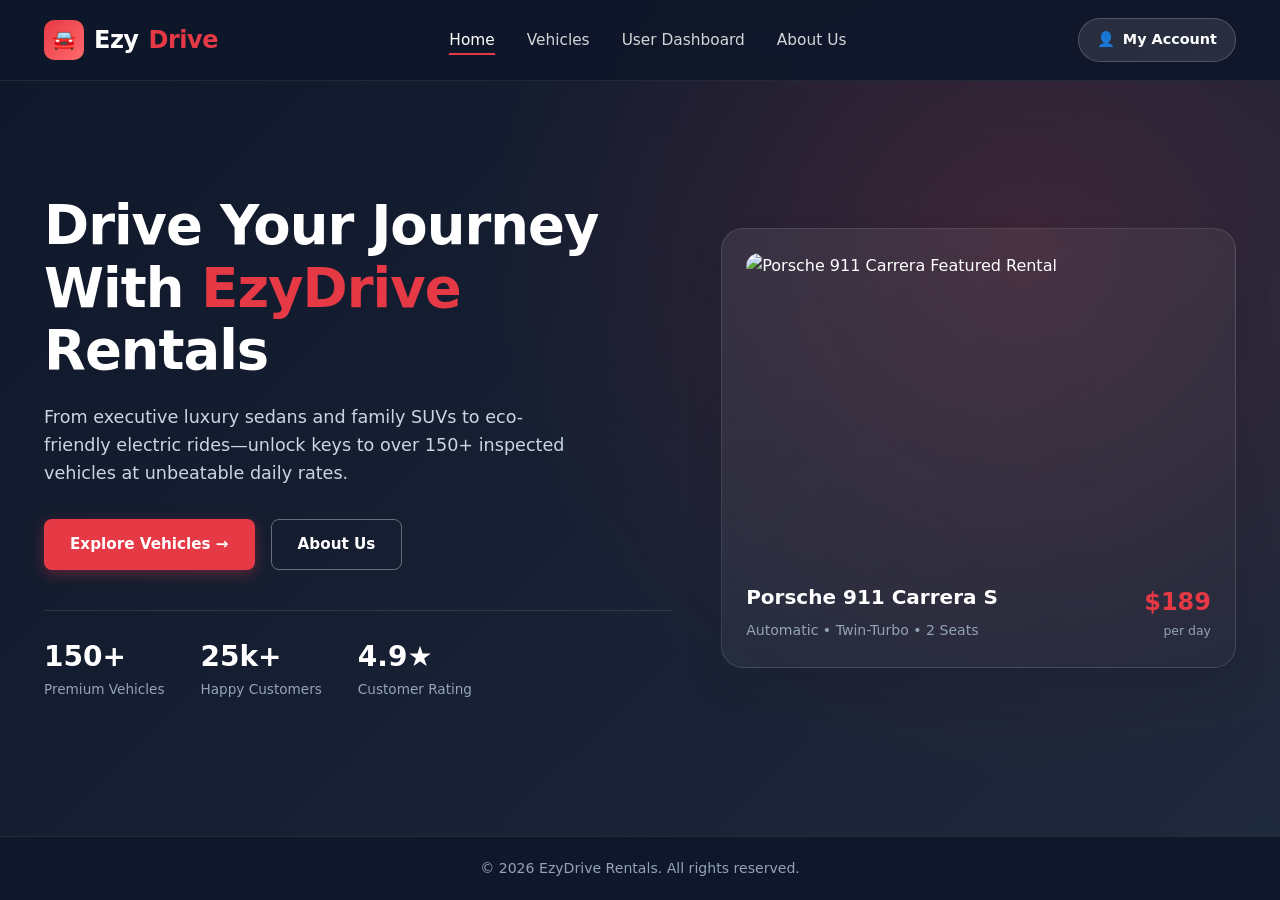
==== commit 3430339a: "changes to home page" ====
--- a/index.html
+++ b/index.html
@@ -25,8 +25,8 @@
                 <ul class="nav-links" id="navLinks">
                     <li><a href="index.html" class="nav-link active">Home</a></li>
                     <li><a href="pages/vehicles.html" class="nav-link">Vehicles</a></li>
+                    <li><a href="pages/dashboard.html" class="nav-link">User Dashboard</a></li>
                     <li><a href="pages/about.html" class="nav-link">About Us</a></li>
-                    <li><a href="pages/dashboard.html" class="nav-link">User Dashboard</a></li>
                 </ul>
             </nav>
 
@@ -45,9 +45,6 @@
     <main class="hero">
         <div class="container hero-grid">
             <div class="hero-content">
-                <div class="hero-tag">
-                    <span>⚡</span> Zero Hidden Fees &bull; 24/7 Roadside Assistance
-                </div>
                 <h1>Drive Your Journey With <span>EzyDrive</span> Rentals</h1>
                 <p>
                     From executive luxury sedans and family SUVs to eco-friendly electric rides—unlock keys to over 150+
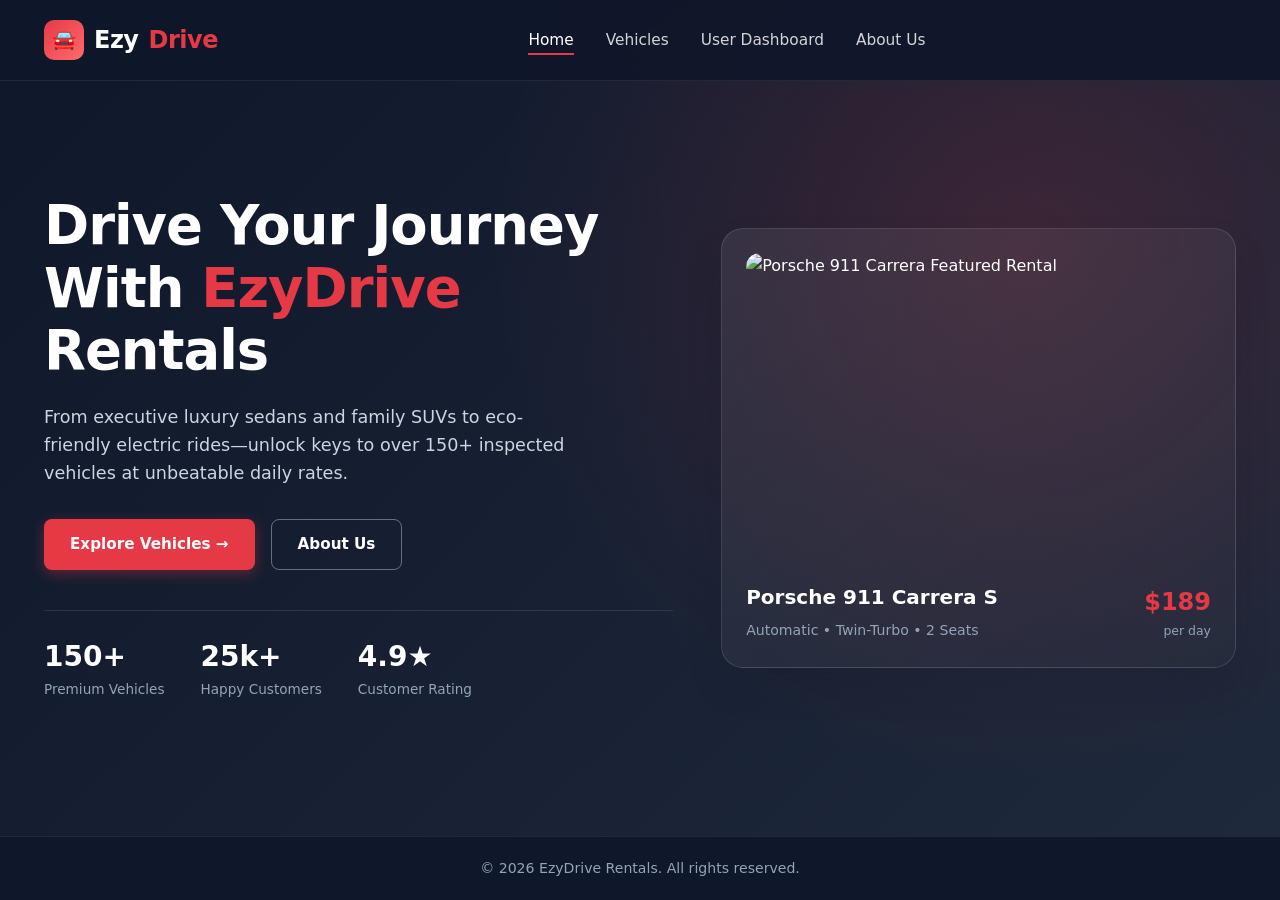
==== commit 99025ebf: "added vehicles page" ====
--- a/index.html
+++ b/index.html
@@ -31,9 +31,6 @@
             </nav>
 
             <div class="nav-actions">
-                <a href="pages/dashboard.html" class="dashboard-pill" title="Go to User Dashboard">
-                    <span>👤</span> My Account
-                </a>
                 <button class="menu-toggle" id="menuToggle" aria-label="Toggle Menu" aria-expanded="false">☰</button>
             </div>
         </div>
--- a/styles/style.css
+++ b/styles/style.css
@@ -191,24 +191,6 @@
     gap: 14px;
 }
 
-.dashboard-pill {
-    display: inline-flex;
-    align-items: center;
-    gap: 8px;
-    padding: 9px 18px;
-    border-radius: 50px;
-    background: rgba(255, 255, 255, 0.1);
-    color: var(--white);
-    font-size: 0.9rem;
-    font-weight: 600;
-    border: 1px solid rgba(255, 255, 255, 0.18);
-}
-
-.dashboard-pill:hover {
-    background: var(--primary);
-    border-color: var(--primary);
-}
-
 .menu-toggle {
     display: none;
     background: none;
@@ -398,3 +380,191 @@
         flex-wrap: wrap;
     }
 }
+
+
+/* ======================================================================
+   Vehicles Page Banner
+   ====================================================================== */
+.page-banner {
+    padding: 140px 0 50px;
+    background: radial-gradient(circle at 20% 20%, rgba(230, 57, 70, 0.15), transparent 35%),
+                linear-gradient(135deg, #0f172a 0%, #1e293b 100%);
+}
+
+.page-banner-content {
+    text-align: center;
+    max-width: 800px;
+}
+
+.section-label {
+    display: inline-block;
+    padding: 8px 16px;
+    border-radius: 50px;
+    background: rgba(255, 255, 255, 0.08);
+    border: 1px solid rgba(255, 255, 255, 0.15);
+    color: #fca5a5;
+    font-size: 0.85rem;
+    font-weight: 600;
+    margin-bottom: 18px;
+}
+
+.page-banner-content h1 {
+    font-size: 2.8rem;
+    line-height: 1.2;
+    margin-bottom: 16px;
+}
+
+.page-banner-content p {
+    color: #cbd5e1;
+    font-size: 1rem;
+    max-width: 680px;
+    margin: 0 auto;
+}
+
+/* ======================================================================
+   Vehicles Section
+   ====================================================================== */
+.vehicle-section {
+    padding: 20px 0 80px;
+    background: linear-gradient(180deg, #1e293b 0%, #0f172a 100%);
+}
+
+.section-heading {
+    text-align: center;
+    margin-bottom: 36px;
+}
+
+.section-heading h2 {
+    font-size: 2rem;
+    margin-bottom: 10px;
+}
+
+.section-heading p {
+    color: #94a3b8;
+    font-size: 0.98rem;
+}
+
+.vehicle-grid {
+    display: grid;
+    grid-template-columns: repeat(3, minmax(0, 1fr));
+    gap: 24px;
+}
+
+.vehicle-card {
+    background: linear-gradient(145deg, rgba(255, 255, 255, 0.08), rgba(255, 255, 255, 0.03));
+    border: 1px solid rgba(255, 255, 255, 0.12);
+    border-radius: var(--radius-lg);
+    overflow: hidden;
+    box-shadow: var(--shadow-md);
+    transition: var(--transition);
+}
+
+.vehicle-card:hover {
+    transform: translateY(-6px);
+    box-shadow: var(--shadow-lg);
+}
+
+.vehicle-card img {
+    width: 100%;
+    height: 220px;
+    object-fit: cover;
+}
+
+.vehicle-card-body {
+    padding: 22px;
+}
+
+.vehicle-card-top {
+    display: flex;
+    align-items: flex-start;
+    justify-content: space-between;
+    gap: 16px;
+    margin-bottom: 16px;
+}
+
+.vehicle-card-top h3 {
+    font-size: 1.2rem;
+    margin-top: 8px;
+}
+
+.vehicle-tag {
+    display: inline-block;
+    padding: 5px 12px;
+    border-radius: 50px;
+    background: rgba(230, 57, 70, 0.15);
+    border: 1px solid rgba(230, 57, 70, 0.35);
+    color: #ffb3b8;
+    font-size: 0.8rem;
+    font-weight: 600;
+}
+
+.vehicle-price {
+    color: var(--primary);
+    font-size: 1.45rem;
+    font-weight: 800;
+    white-space: nowrap;
+}
+
+.vehicle-price span {
+    display: block;
+    font-size: 0.78rem;
+    color: #94a3b8;
+    font-weight: 500;
+    text-align: right;
+}
+
+.vehicle-features {
+    margin-bottom: 20px;
+}
+
+.vehicle-features li {
+    color: #cbd5e1;
+    font-size: 0.95rem;
+    padding: 6px 0;
+    border-bottom: 1px solid rgba(255, 255, 255, 0.07);
+}
+
+.vehicle-features li:last-child {
+    border-bottom: none;
+}
+
+.small-btn {
+    width: 100%;
+    padding: 11px 18px;
+}
+
+/* ======================================================================
+   Vehicles Page Responsive Styles
+   ====================================================================== */
+@media (max-width: 1024px) {
+    .vehicle-grid {
+        grid-template-columns: repeat(2, minmax(0, 1fr));
+    }
+
+    .page-banner-content h1 {
+        font-size: 2.3rem;
+    }
+}
+
+@media (max-width: 768px) {
+    .vehicle-grid {
+        grid-template-columns: 1fr;
+    }
+
+    .vehicle-card-top {
+        flex-direction: column;
+        gap: 10px;
+    }
+
+    .vehicle-price span {
+        text-align: left;
+    }
+
+    .page-banner {
+        padding-top: 120px;
+    }
+
+    .page-banner-content h1 {
+        font-size: 2rem;
+    }
+}
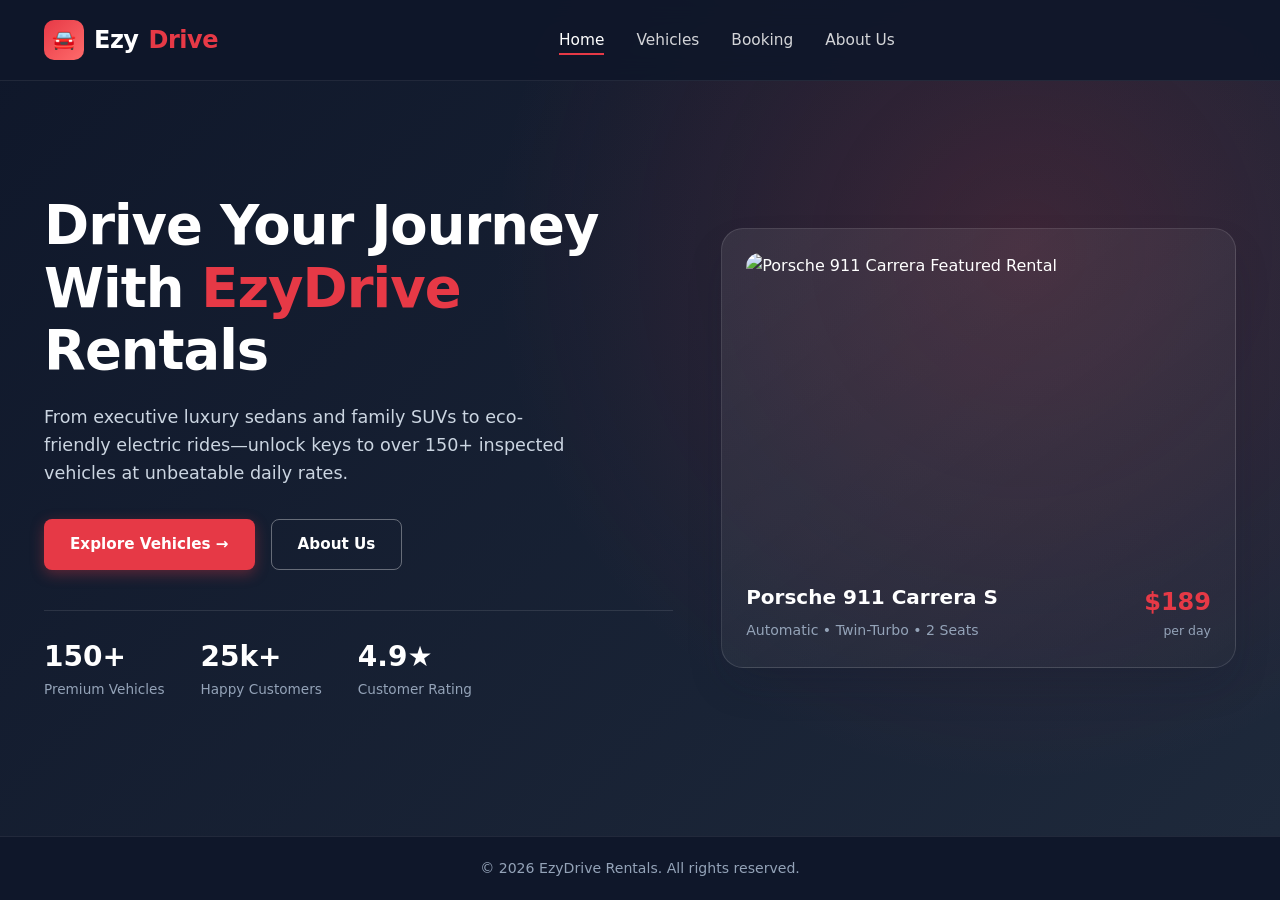
==== commit bfe9d911: "initial booking page added" ====
--- a/index.html
+++ b/index.html
@@ -25,7 +25,7 @@
                 <ul class="nav-links" id="navLinks">
                     <li><a href="index.html" class="nav-link active">Home</a></li>
                     <li><a href="pages/vehicles.html" class="nav-link">Vehicles</a></li>
-                    <li><a href="pages/dashboard.html" class="nav-link">User Dashboard</a></li>
+                    <li><a href="pages/booking.html" class="nav-link">Booking</a></li>
                     <li><a href="pages/about.html" class="nav-link">About Us</a></li>
                 </ul>
             </nav>
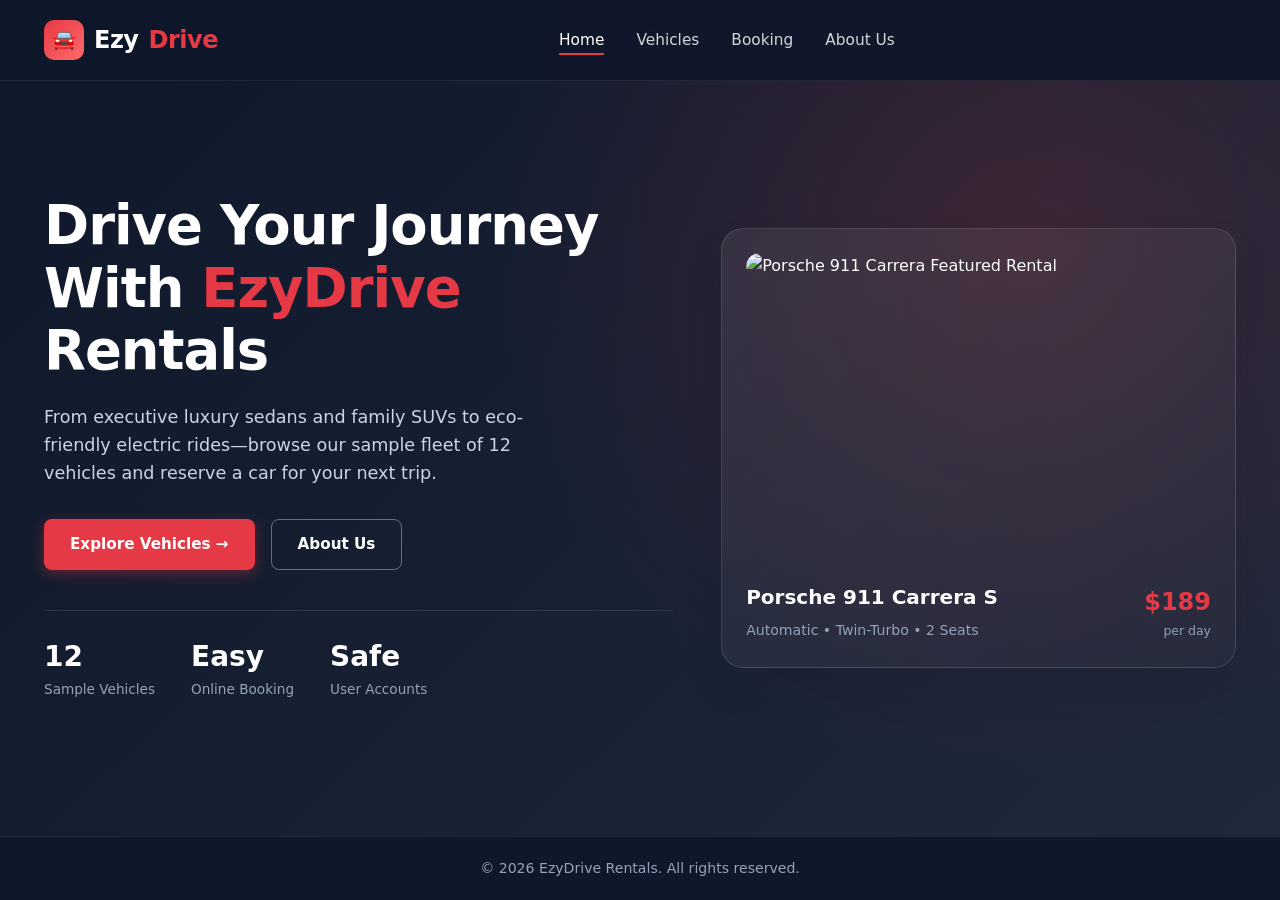
==== commit 87c35eea: "added backend" ====
--- a/index.html
+++ b/index.html
@@ -24,8 +24,8 @@
             <nav>
                 <ul class="nav-links" id="navLinks">
                     <li><a href="index.html" class="nav-link active">Home</a></li>
-                    <li><a href="pages/vehicles.html" class="nav-link">Vehicles</a></li>
-                    <li><a href="pages/booking.html" class="nav-link">Booking</a></li>
+                    <li><a href="pages/vehicles.php" class="nav-link">Vehicles</a></li>
+                    <li><a href="pages/booking.php" class="nav-link">Booking</a></li>
                     <li><a href="pages/about.html" class="nav-link">About Us</a></li>
                 </ul>
             </nav>
@@ -44,26 +44,26 @@
             <div class="hero-content">
                 <h1>Drive Your Journey With <span>EzyDrive</span> Rentals</h1>
                 <p>
-                    From executive luxury sedans and family SUVs to eco-friendly electric rides—unlock keys to over 150+
-                    inspected vehicles at unbeatable daily rates.
+                    From executive luxury sedans and family SUVs to eco-friendly electric rides—browse our sample fleet of
+                    12 vehicles and reserve a car for your next trip.
                 </p>
                 <div class="hero-buttons">
-                    <a href="pages/vehicles.html" class="btn btn-primary">Explore Vehicles &rarr;</a>
+                    <a href="pages/vehicles.php" class="btn btn-primary">Explore Vehicles &rarr;</a>
                     <a href="pages/about.html" class="btn btn-outline">About Us</a>
                 </div>
 
                 <div class="hero-stats">
                     <div class="stat-item">
-                        <h3>150+</h3>
-                        <p>Premium Vehicles</p>
+                        <h3>12</h3>
+                        <p>Sample Vehicles</p>
                     </div>
                     <div class="stat-item">
-                        <h3>25k+</h3>
-                        <p>Happy Customers</p>
+                        <h3>Easy</h3>
+                        <p>Online Booking</p>
                     </div>
                     <div class="stat-item">
-                        <h3>4.9★</h3>
-                        <p>Customer Rating</p>
+                        <h3>Safe</h3>
+                        <p>User Accounts</p>
                     </div>
                 </div>
             </div>
